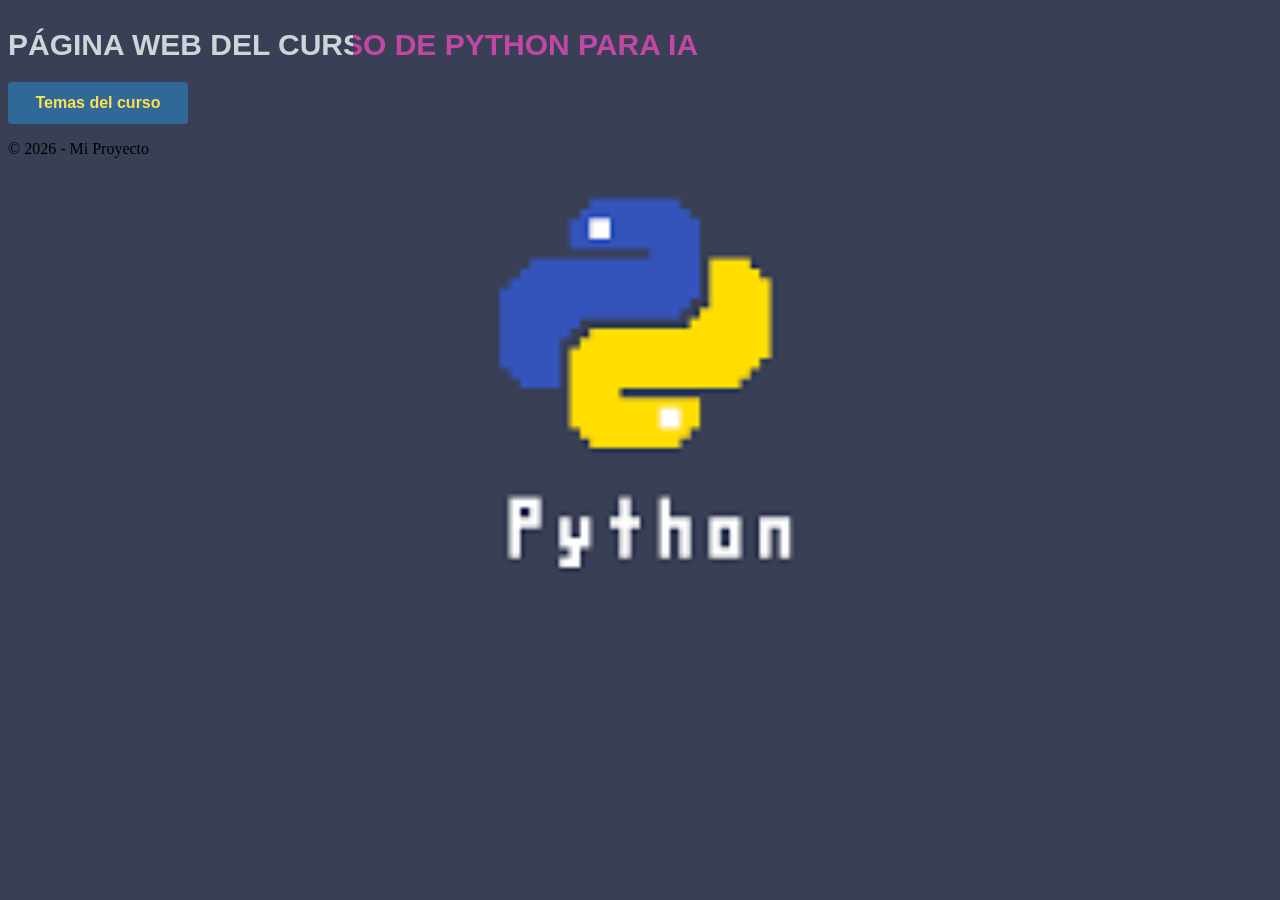
==== index.html @ e9d7da2e "Initial commit" ====
<!DOCTYPE html>
<html lang="es">
<head>
    <meta charset="UTF-8">
    <title>python desde cero</title>
    <link rel="stylesheet" href="python.css">
</head>
<body>

    <header>
        <h1 class="texto-dua">Página web del curso de python para IA</h1>
    </header>
    <div class="dropdown">
        <button class="dropbtn">Temas del curso</button>
        <div class="dropdown-content">
            <a href="ejercita.html">Ejercicios</a>
            <a href="Resumenes.html">Resumenes<br>de clases</a>
            <a href="Tips.html">Tips</a>
            <a href="Temas.html">Temas</a>
        </div>
    </div>
    <footer>
        <p>&copy; 2026 - Mi Proyecto</p>
    </footer>
<script src="script.js"></script>
</body>
</html>
---- python.css ----
body{
    background-image:url("[data-uri]");
    background-size: cover;
}
.texto-dua {
    /* El degradado de colores */
    background: linear-gradient(90deg, #cfd4d8 50%, #c246a3 50%);

    /* Estas tres líneas son las que hacen la magia del recorte */
    -webkit-background-clip: text; /* Obligatorio para Chrome/Safari/Celulares */
    background-clip: text;         /* Estándar moderno */
    color: transparent;            /* Hace el texto invisible para ver el fondo */

    /* Estilos para que el texto sea grande y se vea bien el corte */
    font-size: 30px;
    font-weight: 900;
    font-family: 'Arial Black', sans-serif;
    display: inline-block;
    text-transform: uppercase;
}
.dropdown {
    position: relative;
    display: inline-block;
}

.dropbtn {
    background-color: #306998;
    color: #ffe052;
    padding: 12px 20px;
    font-size: 16px;
    font-weight: bold;
    border: none;
    border-radius: 4px;
    cursor: pointer;
    min-width: 180px;
}

/* 1. OCULTAR POR DEFECTO */
.dropdown-content {
    display: none; 
    position: absolute;
    background-color: #ffffff;
    min-width: 180px;
    box-shadow: 0px 8px 16px rgba(0,0,0,0.1);
    z-index: 100; /* Asegura que tape la tabla */
}

/* 2. ESTILO DE LOS ENLACES */
.dropdown-content a {
    color: #333;
    padding: 12px 16px;
    text-decoration: none;
    display: block;
    font-family: sans-serif;
    transition: 0.3s;
}

/* 3. EFECTO HOVER EN ENLACES */
.dropdown-content a:hover {
    background-color: #f1f1f1; /* Corregido el # */
    color: #306998;
    border-left: 4px solid #ffe052;
}

/* 4. MOSTRAR AL PASAR EL MOUSE */
.dropdown:hover .dropdown-content {
    display: block;
}

.dropdown:hover .dropbtn {
    background-color: #234f75;
}

a {
    text-decoration: none;
}
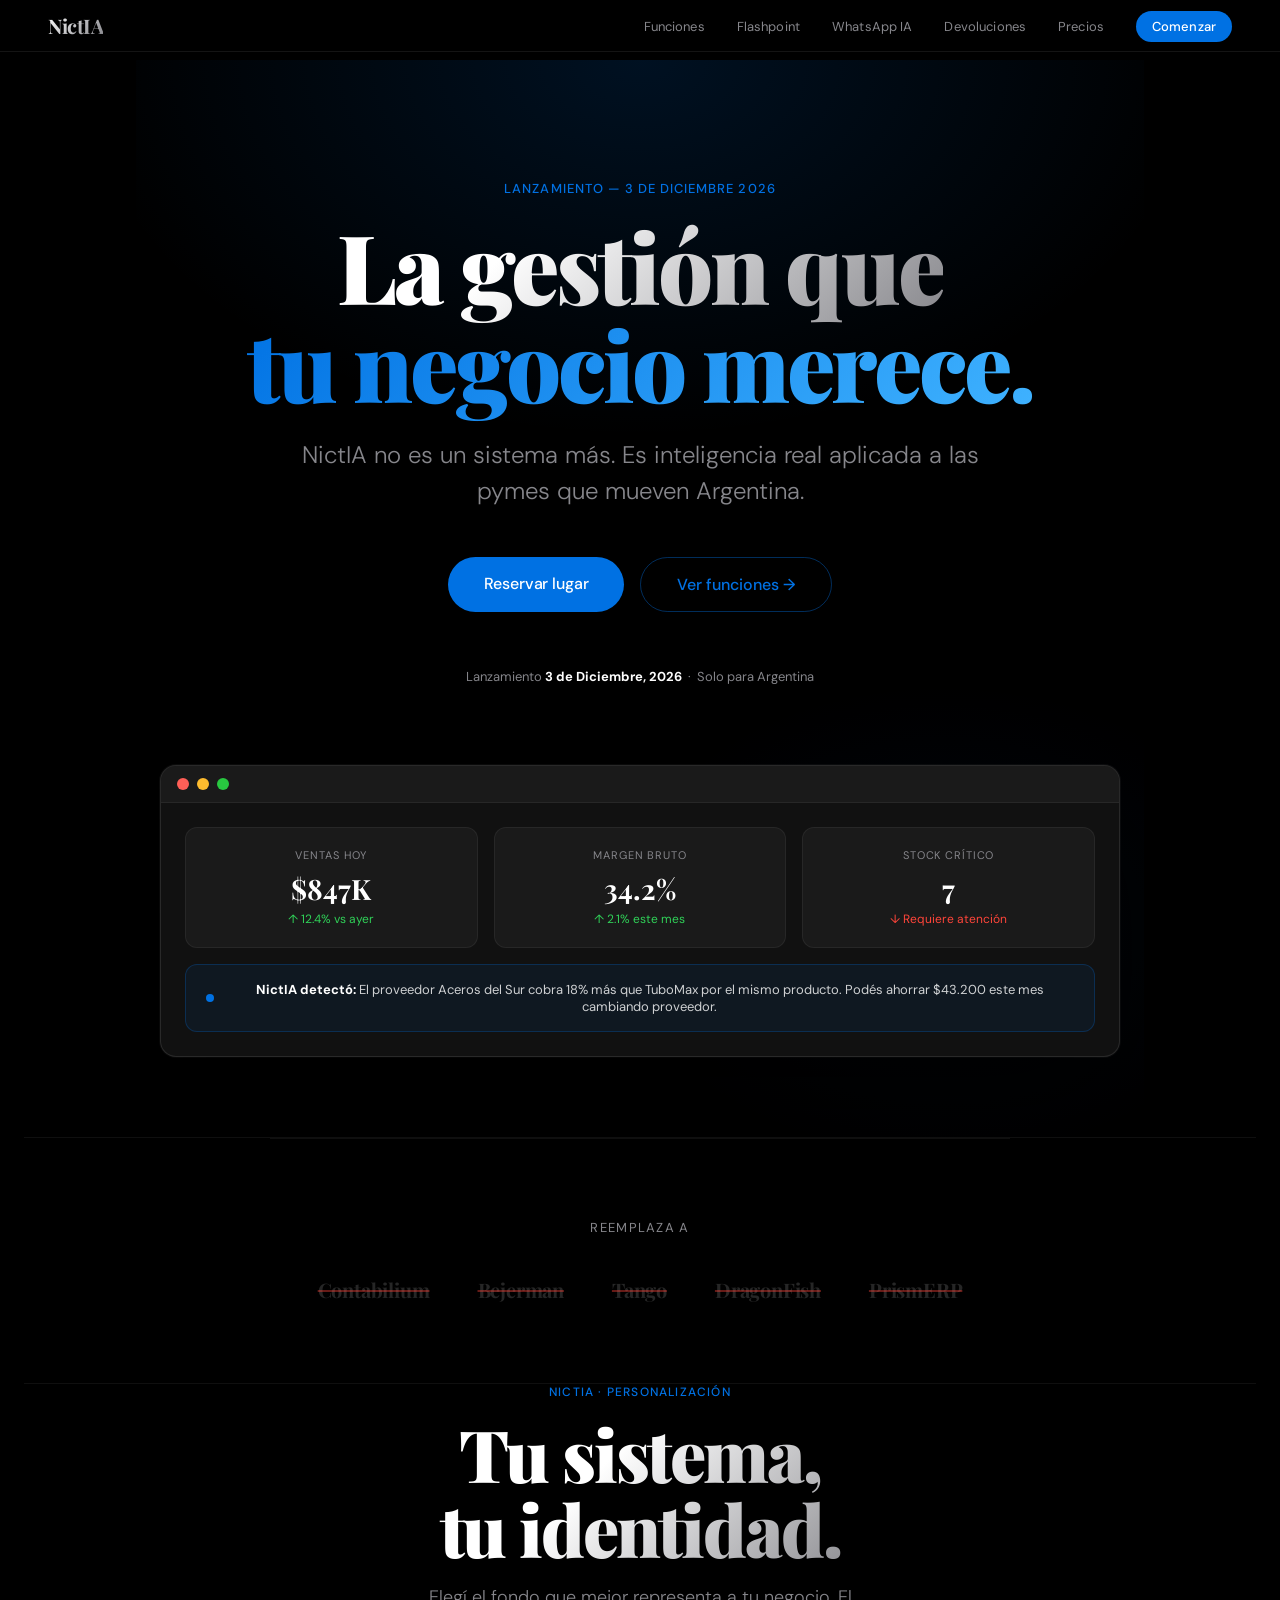
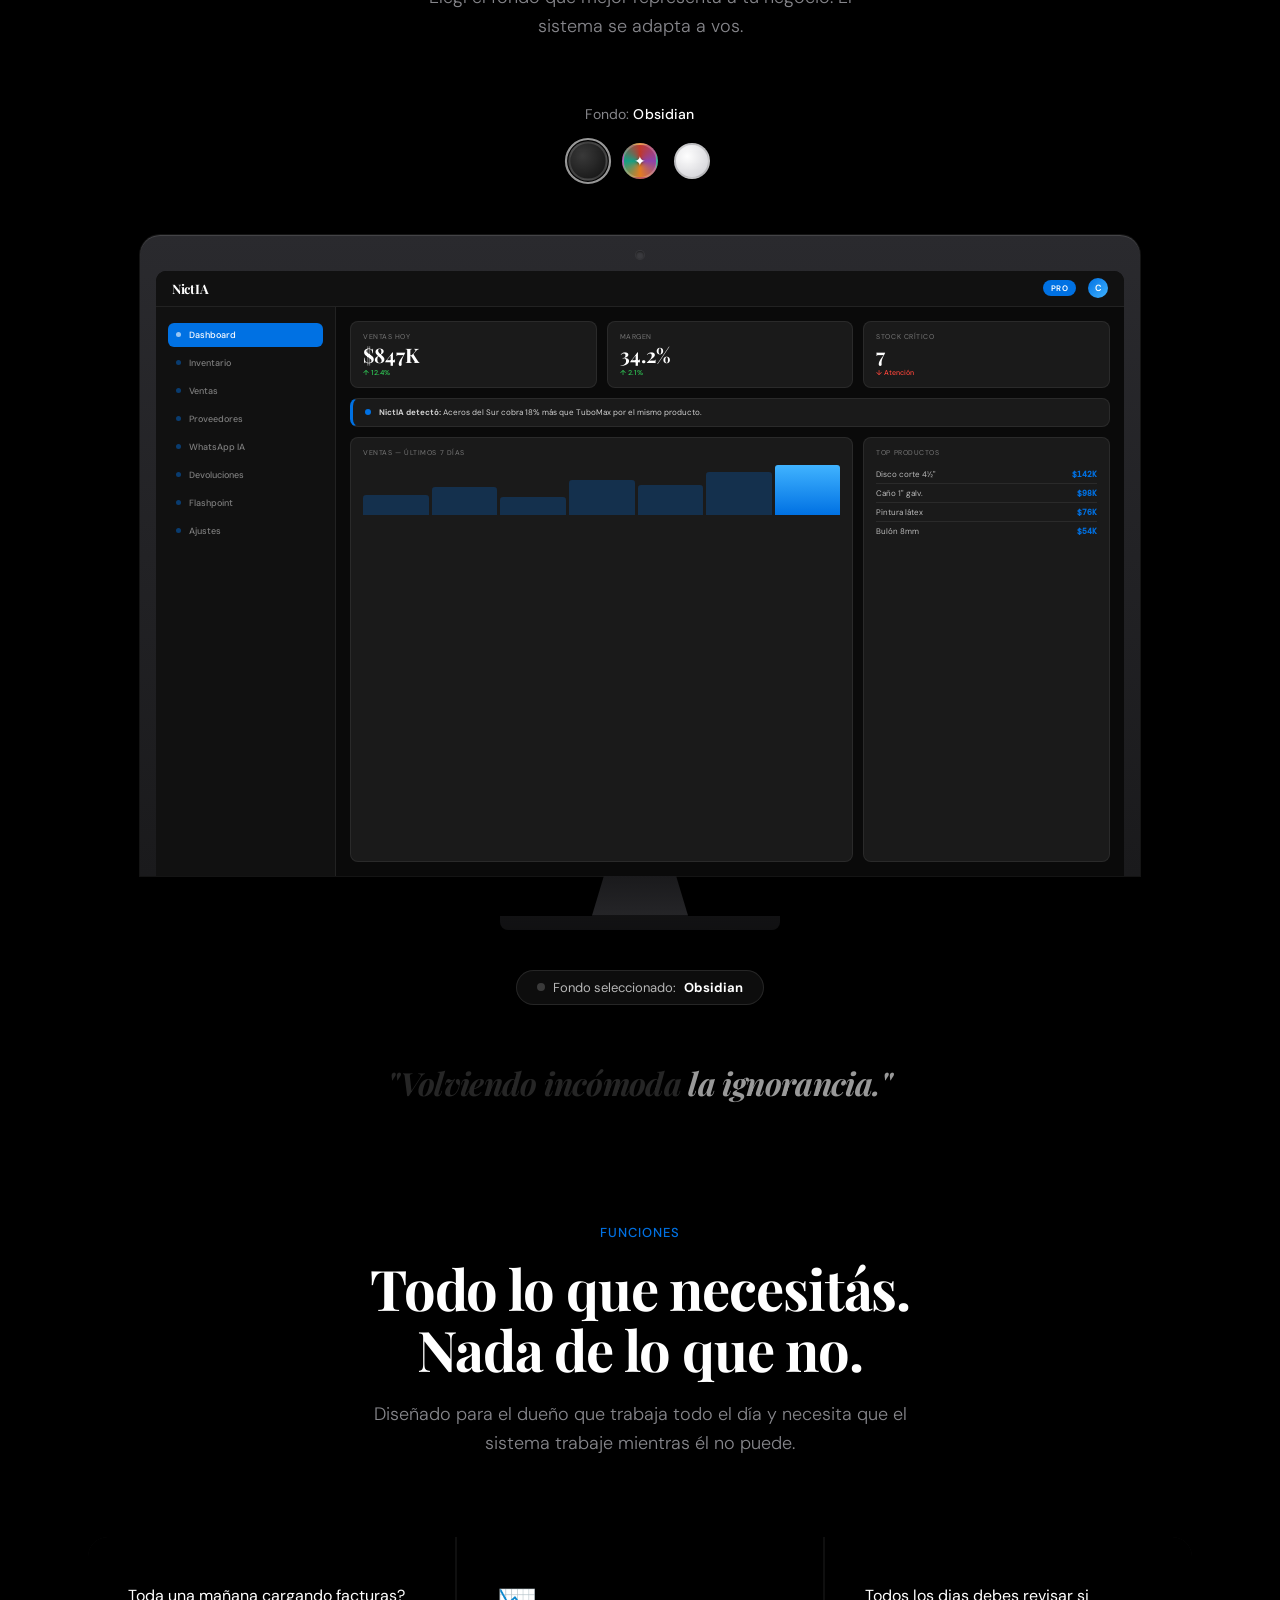
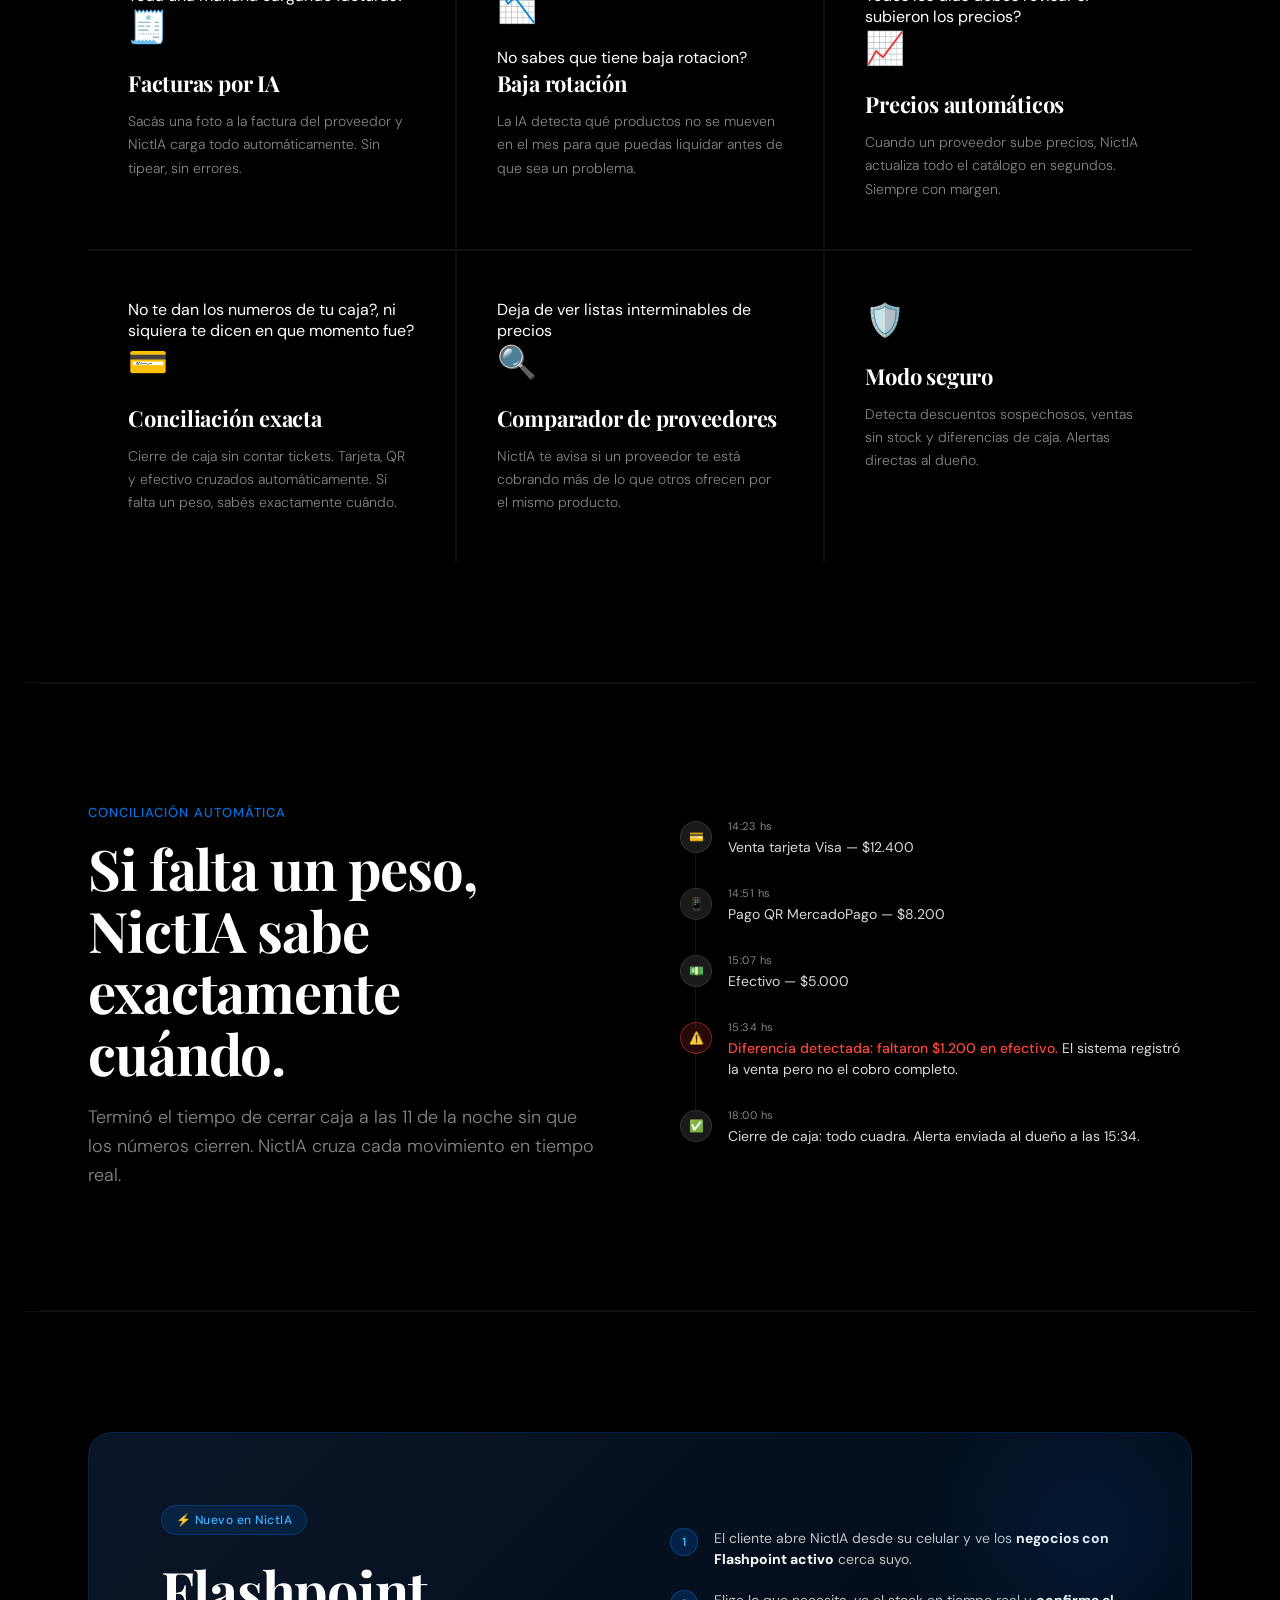
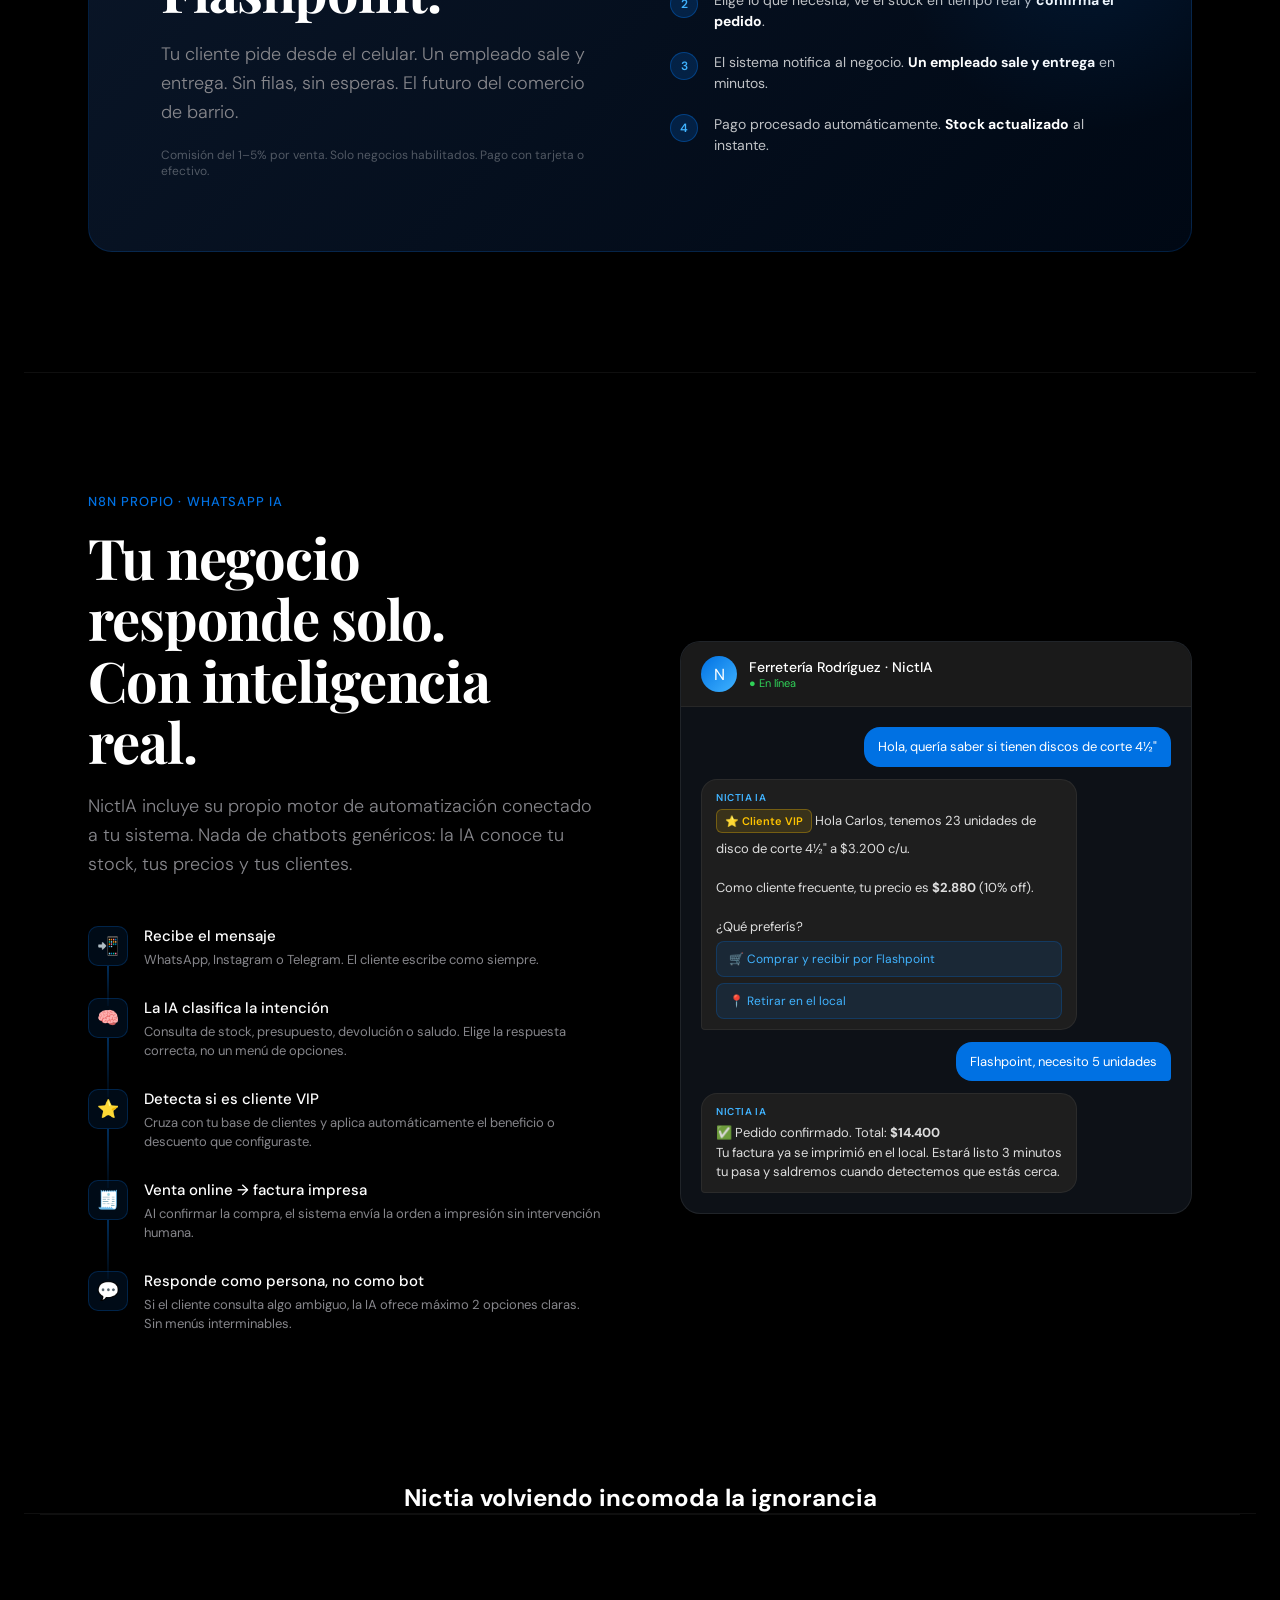
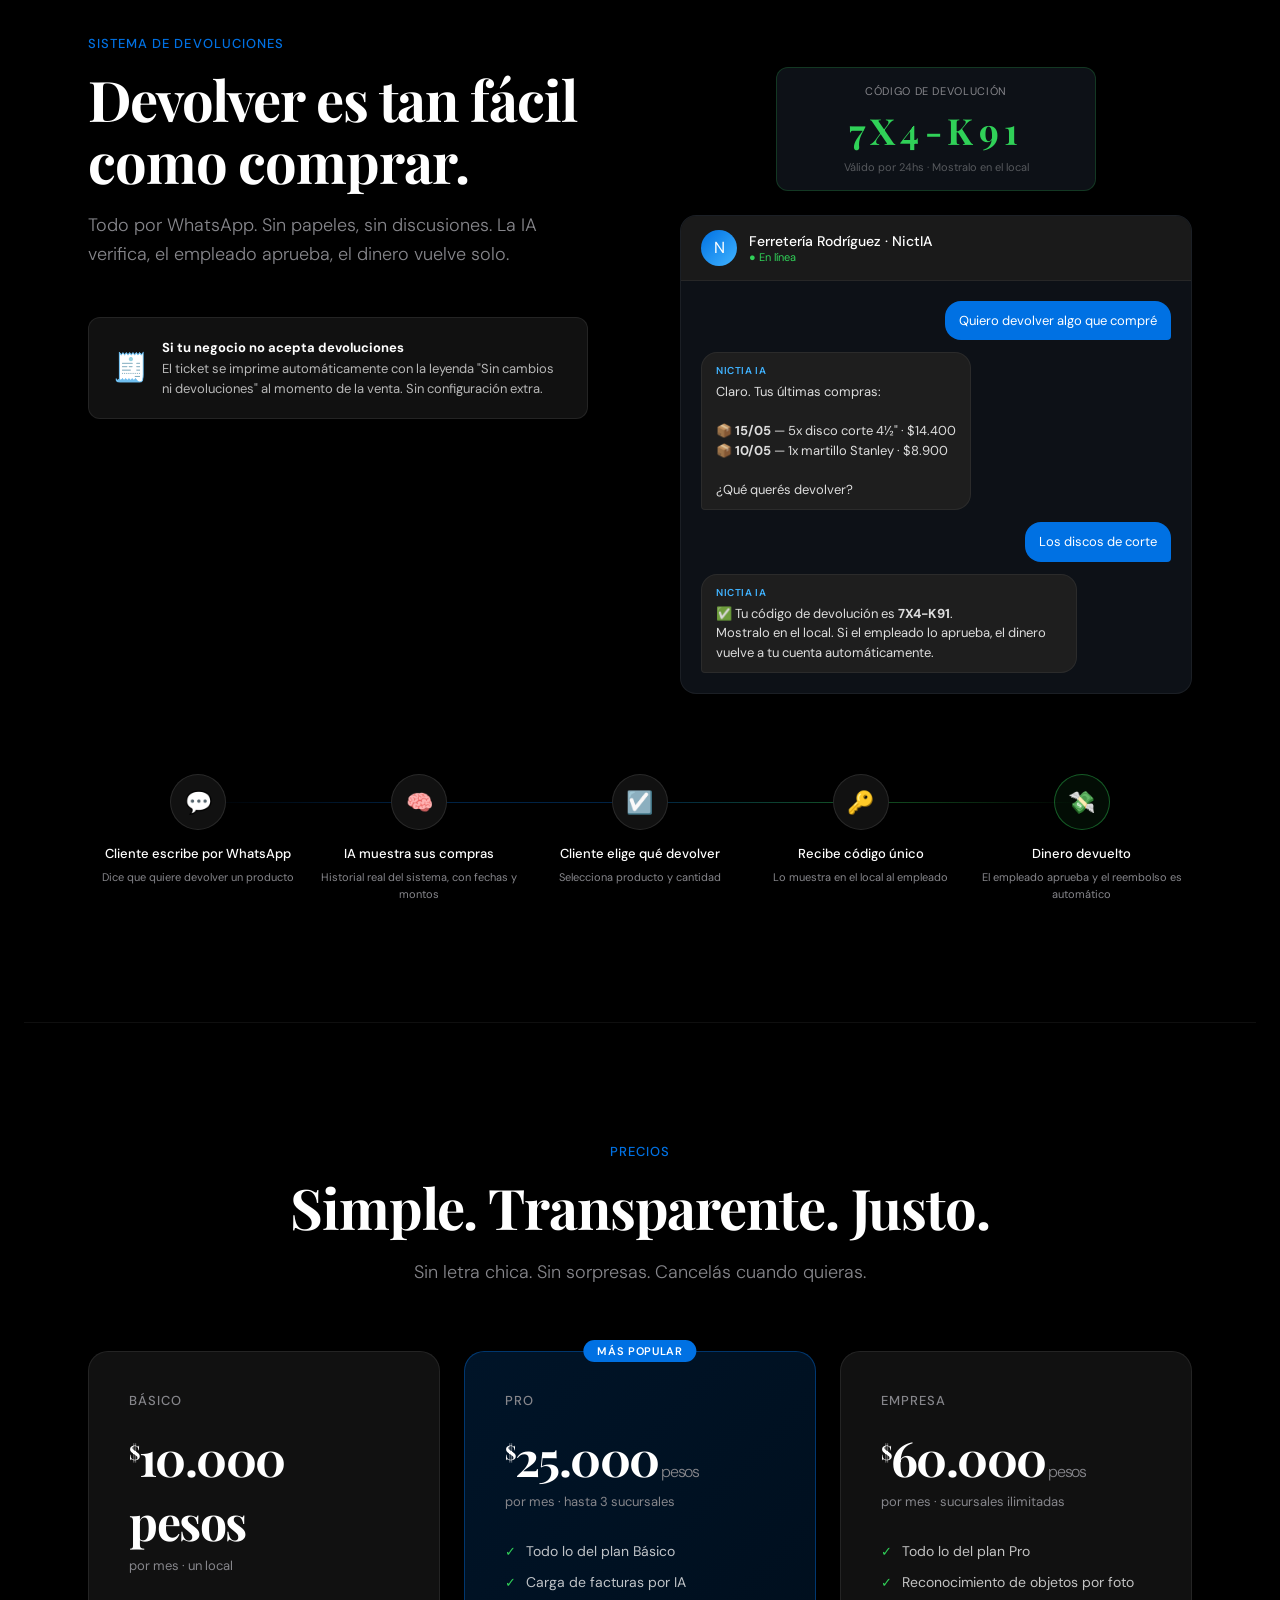
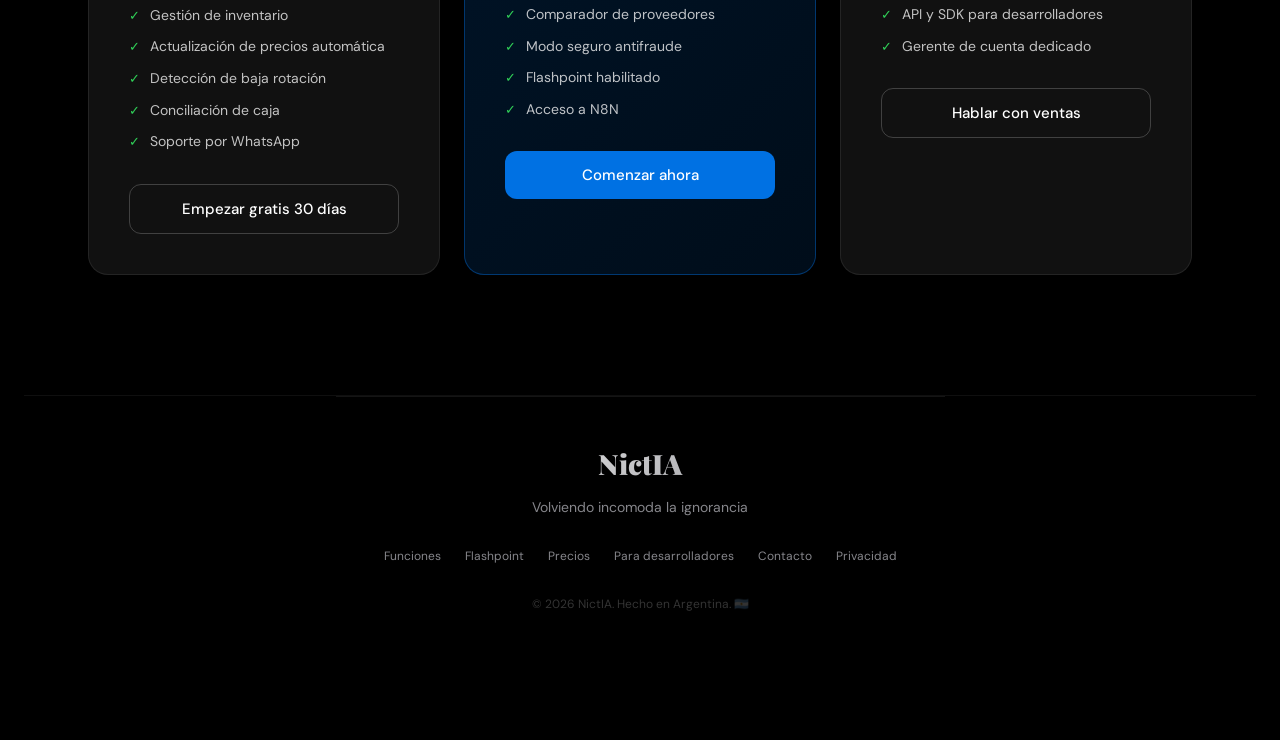
==== commit 8e993d52: "Update index.html" ====
--- a/index.html
+++ b/index.html
@@ -1,27 +1,2578 @@
 <!DOCTYPE html>
 <html lang="es">
 <head>
-    <meta charset="UTF-8">
-    <title>python desde cero</title>
-    <link rel="stylesheet" href="python.css">
+<meta charset="UTF-8">
+<meta name="viewport" content="width=device-width, initial-scale=1.0">
+<title>NictIA — El futuro de la gestión</title>
+<link href="https://fonts.googleapis.com/css2?family=Playfair+Display:wght@400;700;900&family=DM+Sans:wght@300;400;500&display=swap" rel="stylesheet">
+<style>
+  *, *::before, *::after { margin: 0; padding: 0; box-sizing: border-box; }
+
+  :root {
+    --black: #000000;
+    --white: #ffffff;
+    --gray-light: #f5f5f7;
+    --gray-mid: #86868b;
+    --gray-dark: #1d1d1f;
+    --accent: #0071e3;
+    --accent-hover: #0077ed;
+  }
+*, *::before, *::after { margin: 0; padding: 0; box-sizing: border-box; }
+
+:root {
+  --page-bg: #000;
+  --accent: #0071e3;
+  --gray-mid: #86868b;
+  --white: #fff;
+
+  /* Tema 1: Obsidian (default) */
+  --t1-bg: #0a0a0a;
+  --t1-sidebar: #111111;
+  --t1-card: #1a1a1a;
+  --t1-border: rgba(255,255,255,0.07);
+  --t1-text: #ffffff;
+  --t1-accent: #0071e3;
+  --t1-accent2: #40b3ff;
+  --t1-green: #30d158;
+  --t1-swatch: #1a1a1a;
+
+  /* Tema 2: Aurora (verde esmeralda) */
+  --t2-bg: #020f0a;
+  --t2-sidebar: #051a10;
+  --t2-card: #0a2318;
+  --t2-border: rgba(48,209,88,0.12);
+  --t2-text: #e8fff2;
+  --t2-accent: #30d158;
+  --t2-accent2: #80ffaa;
+  --t2-green: #80ffaa;
+  --t2-swatch: #0a2318;
+
+  /* Tema 3: Titanio (blanco humo) */
+  --t3-bg: #f0f0f2;
+  --t3-sidebar: #e4e4e8;
+  --t3-card: #ffffff;
+  --t3-border: rgba(0,0,0,0.08);
+  --t3-text: #1d1d1f;
+  --t3-accent: #0071e3;
+  --t3-accent2: #0055b3;
+  --t3-green: #1a8a3a;
+  --t3-swatch: #d0d0d5;
+
+  /* Active theme vars */
+  --sys-bg: var(--t1-bg);
+  --sys-sidebar: var(--t1-sidebar);
+  --sys-card: var(--t1-card);
+  --sys-border: var(--t1-border);
+  --sys-text: var(--t1-text);
+  --sys-accent: var(--t1-accent);
+  --sys-accent2: var(--t1-accent2);
+  --sys-green: var(--t1-green);
+}
+
+body {
+  background: #000;
+  font-family: 'DM Sans', sans-serif;
+  color: #fff;
+  min-height: 100vh;
+  display: flex;
+  flex-direction: column;
+  align-items: center;
+  justify-content: flex-start;
+  padding: 60px 24px 80px;
+  overflow-x: hidden;
+}
+
+/* PAGE HEADER */
+.page-header {
+  text-align: center;
+  margin-bottom: 64px;
+  animation: fadeUp 0.7s ease forwards;
+}
+
+.page-eyebrow {
+  font-size: 12px;
+  font-weight: 500;
+  letter-spacing: 0.1em;
+  text-transform: uppercase;
+  color: var(--accent);
+  margin-bottom: 16px;
+}
+
+.page-title {
+  font-family: 'Playfair Display', serif;
+  font-size: clamp(40px, 6vw, 72px);
+  font-weight: 900;
+  letter-spacing: -0.03em;
+  line-height: 1.05;
+  background: linear-gradient(135deg, #fff 40%, #86868b 100%);
+  -webkit-background-clip: text;
+  -webkit-text-fill-color: transparent;
+  background-clip: text;
+  margin-bottom: 16px;
+}
+
+.page-sub {
+  font-size: 18px;
+  font-weight: 300;
+  color: var(--gray-mid);
+  max-width: 480px;
+  margin: 0 auto;
+  line-height: 1.6;
+}
+
+/* COLOR SELECTOR */
+.color-selector {
+  display: flex;
+  flex-direction: column;
+  align-items: center;
+  gap: 20px;
+  margin-bottom: 56px;
+  animation: fadeUp 0.7s ease 0.2s both;
+}
+
+.theme-label {
+  font-size: 14px;
+  color: var(--gray-mid);
+  font-weight: 400;
+  letter-spacing: 0.01em;
+  transition: color 0.3s;
+}
+
+.theme-label span {
+  color: #fff;
+  font-weight: 500;
+}
+
+.swatches {
+  display: flex;
+  gap: 16px;
+  align-items: center;
+}
+
+.swatch {
+  width: 36px;
+  height: 36px;
+  border-radius: 50%;
+  cursor: pointer;
+  border: 2px solid transparent;
+  transition: all 0.25s cubic-bezier(0.34, 1.56, 0.64, 1);
+  position: relative;
+  outline: none;
+}
+
+.swatch::after {
+  content: '';
+  position: absolute;
+  inset: -5px;
+  border-radius: 50%;
+  border: 2px solid transparent;
+  transition: border-color 0.25s;
+}
+
+.swatch.active::after { border-color: rgba(255,255,255,0.6); }
+.swatch:hover { transform: scale(1.15); }
+.swatch.active { transform: scale(1.1); }
+
+.swatch-1 { background: radial-gradient(circle at 35% 35%, #3a3a3a, #111); border-color: rgba(255,255,255,0.15); }
+.swatch-2 { background: radial-gradient(circle at 35% 35%, #30d158, #051a10); border-color: rgba(48,209,88,0.3); }
+.swatch-3 { background: radial-gradient(circle at 35% 35%, #ffffff, #d0d0d5); border-color: rgba(0,0,0,0.15); }
+
+/* MONITOR WRAPPER */
+.monitor-wrapper {
+  width: 100%;
+  max-width: 1000px;
+  animation: fadeUp 0.8s ease 0.35s both;
+}
+
+/* MONITOR */
+.monitor-outer {
+  background: linear-gradient(180deg, #2a2a2e 0%, #1a1a1c 100%);
+  border-radius: 20px 20px 0 0;
+  padding: 16px 16px 0;
+  box-shadow:
+    0 0 0 1px rgba(255,255,255,0.08),
+    0 60px 120px rgba(0,0,0,0.8),
+    inset 0 1px 0 rgba(255,255,255,0.12);
+  position: relative;
+}
+
+.monitor-camera {
+  width: 8px; height: 8px;
+  border-radius: 50%;
+  background: #3a3a3e;
+  margin: 0 auto 12px;
+  box-shadow: 0 0 0 1px rgba(255,255,255,0.06), inset 0 1px 2px rgba(0,0,0,0.5);
+}
+
+.monitor-screen {
+  border-radius: 10px 10px 0 0;
+  overflow: hidden;
+  aspect-ratio: 16/10;
+  position: relative;
+  transition: background 0.6s ease;
+  background: var(--sys-bg);
+}
+
+/* STAND */
+.monitor-stand {
+  width: 100%;
+  display: flex;
+  flex-direction: column;
+  align-items: center;
+}
+
+.stand-neck {
+  width: 120px;
+  height: 40px;
+  background: linear-gradient(180deg, #1a1a1c, #252528);
+  clip-path: polygon(20% 0%, 80% 0%, 90% 100%, 10% 100%);
+}
+
+.stand-base {
+  width: 280px;
+  height: 14px;
+  background: linear-gradient(180deg, #252528, #1e1e20);
+  border-radius: 0 0 8px 8px;
+  box-shadow: 0 4px 20px rgba(0,0,0,0.5);
+}
+
+/* SYSTEM UI INSIDE SCREEN */
+.system-ui {
+  width: 100%;
+  height: 100%;
+  display: grid;
+  grid-template-columns: 180px 1fr;
+  grid-template-rows: 36px 1fr;
+  transition: all 0.6s ease;
+  font-size: 10px;
+}
+
+/* TOPBAR */
+.sys-topbar {
+  grid-column: 1 / -1;
+  display: flex;
+  align-items: center;
+  justify-content: space-between;
+  padding: 0 16px;
+  border-bottom: 1px solid var(--sys-border);
+  background: var(--sys-sidebar);
+  transition: all 0.6s ease;
+}
+
+.sys-logo {
+  font-family: 'Playfair Display', serif;
+  font-size: 13px;
+  font-weight: 700;
+  color: var(--sys-text);
+  transition: color 0.6s;
+  letter-spacing: -0.02em;
+}
+
+.sys-topbar-right {
+  display: flex;
+  align-items: center;
+  gap: 12px;
+}
+
+.sys-topbar-pill {
+  background: var(--sys-accent);
+  color: #fff;
+  font-size: 8px;
+  font-weight: 600;
+  padding: 3px 8px;
+  border-radius: 20px;
+  letter-spacing: 0.04em;
+  text-transform: uppercase;
+}
+
+.sys-avatar {
+  width: 20px; height: 20px;
+  border-radius: 50%;
+  background: linear-gradient(135deg, var(--sys-accent), var(--sys-accent2));
+  transition: all 0.6s;
+  display: flex;
+  align-items: center;
+  justify-content: center;
+  font-size: 9px;
+  font-weight: 600;
+  color: #fff;
+}
+
+/* SIDEBAR */
+.sys-sidebar {
+  background: var(--sys-sidebar);
+  border-right: 1px solid var(--sys-border);
+  padding: 16px 12px;
+  display: flex;
+  flex-direction: column;
+  gap: 4px;
+  transition: all 0.6s ease;
+}
+
+.sys-nav-item {
+  display: flex;
+  align-items: center;
+  gap: 8px;
+  padding: 6px 8px;
+  border-radius: 6px;
+  color: var(--sys-text);
+  opacity: 0.45;
+  font-size: 9px;
+  font-weight: 500;
+  transition: all 0.3s;
+  cursor: default;
+}
+
+.sys-nav-item.active {
+  background: var(--sys-accent);
+  opacity: 1;
+  color: #fff;
+}
+
+.sys-nav-item.active .nav-dot { background: rgba(255,255,255,0.6); }
+
+.nav-dot {
+  width: 5px; height: 5px;
+  border-radius: 50%;
+  background: var(--sys-accent);
+  flex-shrink: 0;
+  transition: background 0.6s;
+}
+
+/* MAIN CONTENT */
+.sys-main {
+  background: var(--sys-bg);
+  padding: 14px;
+  display: grid;
+  grid-template-columns: 1fr 1fr 1fr;
+  grid-template-rows: auto auto 1fr;
+  gap: 10px;
+  overflow: hidden;
+  transition: background 0.6s ease;
+}
+
+.sys-card {
+  background: var(--sys-card);
+  border: 1px solid var(--sys-border);
+  border-radius: 8px;
+  padding: 10px 12px;
+  transition: all 0.6s ease;
+}
+
+.sys-card-label {
+  font-size: 7px;
+  text-transform: uppercase;
+  letter-spacing: 0.08em;
+  color: var(--sys-text);
+  opacity: 0.4;
+  margin-bottom: 4px;
+  transition: color 0.6s;
+}
+
+.sys-card-value {
+  font-family: 'Playfair Display', serif;
+  font-size: 20px;
+  font-weight: 700;
+  color: var(--sys-text);
+  line-height: 1;
+  transition: color 0.6s;
+}
+
+.sys-card-change {
+  font-size: 7px;
+  color: var(--sys-green);
+  margin-top: 3px;
+  font-weight: 500;
+  transition: color 0.6s;
+}
+
+.sys-alert {
+  grid-column: span 3;
+  background: var(--sys-card);
+  border: 1px solid var(--sys-border);
+  border-left: 3px solid var(--sys-accent);
+  border-radius: 8px;
+  padding: 8px 12px;
+  display: flex;
+  align-items: center;
+  gap: 8px;
+  transition: all 0.6s ease;
+}
+
+.sys-alert-dot {
+  width: 6px; height: 6px;
+  border-radius: 50%;
+  background: var(--sys-accent);
+  flex-shrink: 0;
+  animation: pulse 2s infinite;
+  transition: background 0.6s;
+}
+
+.sys-alert-text {
+  font-size: 8px;
+  color: var(--sys-text);
+  opacity: 0.8;
+  line-height: 1.4;
+  transition: color 0.6s;
+}
+
+.sys-alert-text strong {
+  color: var(--sys-text);
+  opacity: 1;
+  transition: color 0.6s;
+}
+
+.sys-chart-area {
+  grid-column: span 2;
+  background: var(--sys-card);
+  border: 1px solid var(--sys-border);
+  border-radius: 8px;
+  padding: 10px 12px;
+  transition: all 0.6s ease;
+  position: relative;
+  overflow: hidden;
+}
+
+.sys-chart-label {
+  font-size: 7px;
+  text-transform: uppercase;
+  letter-spacing: 0.08em;
+  color: var(--sys-text);
+  opacity: 0.4;
+  margin-bottom: 8px;
+  transition: color 0.6s;
+}
+
+.chart-bars {
+  display: flex;
+  align-items: flex-end;
+  gap: 3px;
+  height: 50px;
+}
+
+.chart-bar {
+  flex: 1;
+  border-radius: 3px 3px 0 0;
+  background: var(--sys-accent);
+  opacity: 0.25;
+  transition: all 0.6s ease;
+}
+
+.chart-bar.highlight {
+  opacity: 1;
+  background: linear-gradient(to top, var(--sys-accent), var(--sys-accent2));
+}
+
+.sys-mini-list {
+  background: var(--sys-card);
+  border: 1px solid var(--sys-border);
+  border-radius: 8px;
+  padding: 10px 12px;
+  transition: all 0.6s ease;
+}
+
+.mini-list-item {
+  display: flex;
+  justify-content: space-between;
+  align-items: center;
+  padding: 4px 0;
+  border-bottom: 1px solid var(--sys-border);
+  transition: border-color 0.6s;
+}
+
+.mini-list-item:last-child { border: none; }
+
+  background: var(--sys-card);
+  border: 1px solid var(--sys-border);
+  border-radius: 8px;
+  padding: 10px 12px;
+  transition: all 0.6s ease;
+}
+
+.mini-list-item {
+  display: flex;
+  justify-content: space-between;
+  align-items: center;
+  padding: 4px 0;
+  border-bottom: 1px solid var(--sys-border);
+  transition: border-color 0.6s;
+}
+
+.mini-list-item:last-child { border: none; }
+
+.mini-item-name {
+  font-size: 8px;
+  color: var(--sys-text);
+  opacity: 0.7;
+  transition: color 0.6s;
+}
+
+.mini-item-val {
+  font-size: 8px;
+  font-weight: 600;
+  color: var(--sys-accent);
+  font-family: 'DM Mono', monospace;
+  transition: color 0.6s;
+}
+
+/* THEME NAME BADGE */
+.theme-name-badge {
+  display: inline-flex;
+  align-items: center;
+  gap: 8px;
+  background: rgba(255,255,255,0.05);
+  border: 1px solid rgba(255,255,255,0.1);
+  border-radius: 980px;
+  padding: 8px 20px;
+  font-size: 13px;
+  color: rgba(255,255,255,0.7);
+  margin-top: 40px;
+  transition: all 0.4s ease;
+  animation: fadeUp 0.7s ease 0.5s both;
+}
+
+.theme-name-badge .dot {
+  width: 8px; height: 8px;
+  border-radius: 50%;
+  transition: background 0.4s;
+}
+
+.theme-name-badge strong { color: #fff; }
+
+/* TAGLINE */
+.tagline-bottom {
+  margin-top: 56px;
+  text-align: center;
+  animation: fadeUp 0.7s ease 0.6s both;
+}
+
+.tagline-bottom p {
+  font-family: 'Playfair Display', serif;
+  font-size: clamp(22px, 3vw, 32px);
+  font-style: italic;
+  font-weight: 700;
+  color: rgba(255,255,255,0.15);
+  letter-spacing: -0.02em;
+  transition: color 0.4s;
+}
+
+.tagline-bottom p span {
+  color: rgba(255,255,255,0.6);
+}
+
+/* ANIMATIONS */
+@keyframes fadeUp {
+  from { opacity: 0; transform: translateY(20px); }
+  to { opacity: 1; transform: translateY(0); }
+}
+
+@keyframes pulse {
+  0%, 100% { opacity: 1; }
+  50% { opacity: 0.4; }
+}
+
+/* SIGNATURE SWATCH */
+.swatch-sig {
+  background: conic-gradient(#c0392b, #8e44ad, #e67e22, #16a085, #c0392b);
+  border-color: rgba(255,255,255,0.2);
+  font-size: 14px;
+  color: white;
+  display: flex;
+  align-items: center;
+  justify-content: center;
+  text-shadow: 0 1px 3px rgba(0,0,0,0.5);
+}
+
+/* SIGNATURE PANEL */
+.sig-panel {
+  width: 100%;
+  max-width: 600px;
+  overflow: hidden;
+  max-height: 0;
+  opacity: 0;
+  transition: max-height 0.5s cubic-bezier(0.4,0,0.2,1), opacity 0.4s ease, margin 0.4s ease;
+  margin-bottom: 0;
+}
+
+.sig-panel.open {
+  max-height: 200px;
+  opacity: 1;
+  margin-bottom: 24px;
+}
+
+.sig-panel-inner {
+  background: rgba(255,255,255,0.04);
+  border: 1px solid rgba(255,255,255,0.1);
+  border-radius: 16px;
+  padding: 20px 24px;
+  display: flex;
+  gap: 32px;
+  align-items: flex-end;
+  flex-wrap: wrap;
+  margin-top: 16px;
+}
+
+.sig-field-group { display: flex; flex-direction: column; gap: 8px; flex: 1; min-width: 180px; }
+
+.sig-label {
+  font-size: 11px;
+  font-weight: 500;
+  text-transform: uppercase;
+  letter-spacing: 0.08em;
+  color: var(--gray-mid);
+}
+
+.sig-input {
+  background: rgba(255,255,255,0.06);
+  border: 1px solid rgba(255,255,255,0.12);
+  border-radius: 10px;
+  padding: 10px 14px;
+  font-size: 14px;
+  font-family: 'DM Sans', sans-serif;
+  color: white;
+  outline: none;
+  transition: border-color 0.2s;
+  width: 100%;
+}
+
+.sig-input::placeholder { color: rgba(255,255,255,0.25); }
+.sig-input:focus { border-color: rgba(255,255,255,0.35); }
+
+.sig-color-row { display: flex; align-items: center; gap: 12px; }
+
+.sig-color-picker {
+  width: 40px; height: 40px;
+  border-radius: 50%;
+  border: 2px solid rgba(255,255,255,0.2);
+  padding: 2px;
+  background: none;
+  cursor: pointer;
+  overflow: hidden;
+}
+
+.sig-presets { display: flex; gap: 8px; }
+
+.sig-preset {
+  width: 24px; height: 24px;
+  border-radius: 50%;
+  border: 2px solid transparent;
+  cursor: pointer;
+  transition: all 0.2s;
+}
+
+.sig-preset:hover { transform: scale(1.2); border-color: rgba(255,255,255,0.4); }
+
+/* WATERMARK */
+.sys-watermark {
+  position: absolute;
+  inset: 0;
+  display: flex;
+  align-items: center;
+  justify-content: center;
+  pointer-events: none;
+  z-index: 0;
+  overflow: hidden;
+}
+
+.sys-watermark::after {
+  content: attr(data-name);
+  font-family: 'Playfair Display', serif;
+  font-size: 52px;
+  font-weight: 900;
+  font-style: italic;
+  letter-spacing: -0.03em;
+  color: var(--sys-accent);
+  opacity: 0.06;
+  white-space: nowrap;
+  text-transform: uppercase;
+  transition: all 0.5s ease;
+  transform: rotate(-8deg);
+}
+
+/* Configuraciones para transiciones fluidas */
+.sys-main { position: relative; }
+.sys-main > *:not(.sys-watermark) { position: relative; z-index: 1; }
+
+.monitor-screen,
+.sys-topbar,
+.sys-sidebar,
+.sys-main,
+.sys-card,
+.sys-alert,
+.sys-chart-area,
+.sys-mini-list {
+  transition: background 0.55s cubic-bezier(0.4, 0, 0.2, 1),
+              border-color 0.55s cubic-bezier(0.4, 0, 0.2, 1),
+              color 0.55s cubic-bezier(0.4, 0, 0.2, 1);
+}
+
+  html { scroll-behavior: smooth; }
+
+  body {
+    font-family: 'DM Sans', sans-serif;
+    background: var(--black);
+    color: var(--white);
+    overflow-x: hidden;
+  }
+
+  /* NAV */
+  nav {
+    position: fixed;
+    top: 0; left: 0; right: 0;
+    z-index: 100;
+    background: rgba(0,0,0,0.8);
+    backdrop-filter: saturate(180%) blur(20px);
+    -webkit-backdrop-filter: saturate(180%) blur(20px);
+    border-bottom: 1px solid rgba(255,255,255,0.08);
+    display: flex;
+    align-items: center;
+    justify-content: space-between;
+    padding: 0 48px;
+    height: 52px;
+  }
+
+  .nav-logo {
+    font-family: 'Playfair Display', serif;
+    font-size: 20px;
+    font-weight: 700;
+    letter-spacing: -0.5px;
+    background: linear-gradient(135deg, #fff 0%, #86868b 100%);
+    -webkit-background-clip: text;
+    -webkit-text-fill-color: transparent;
+    background-clip: text;
+  }
+
+  .nav-links {
+    display: flex;
+    gap: 32px;
+    list-style: none;
+  }
+
+  .nav-links a {
+    color: var(--gray-mid);
+    text-decoration: none;
+    font-size: 13px;
+    font-weight: 400;
+    transition: color 0.2s;
+    letter-spacing: 0.01em;
+  }
+
+  .nav-links a:hover { color: var(--white); }
+
+  .nav-cta {
+    background: var(--accent);
+    color: white !important;
+    padding: 7px 16px;
+    border-radius: 980px;
+    font-size: 13px !important;
+    font-weight: 500 !important;
+    transition: background 0.2s !important;
+  }
+
+  .nav-cta:hover { background: var(--accent-hover) !important; color: white !important; }
+
+  /* HERO */
+  .hero {
+    min-height: 100vh;
+    display: flex;
+    flex-direction: column;
+    align-items: center;
+    justify-content: center;
+    text-align: center;
+    padding: 120px 24px 80px;
+    position: relative;
+    overflow: hidden;
+  }
+
+  .hero-bg {
+    position: absolute;
+    inset: 0;
+    background: radial-gradient(ellipse 80% 50% at 50% 0%, rgba(0,113,227,0.15) 0%, transparent 70%),
+                radial-gradient(ellipse 60% 40% at 80% 80%, rgba(0,113,227,0.06) 0%, transparent 60%);
+  }
+
+  .hero-eyebrow {
+    font-size: 13px;
+    font-weight: 500;
+    color: var(--accent);
+    letter-spacing: 0.08em;
+    text-transform: uppercase;
+    margin-bottom: 20px;
+    opacity: 0;
+    animation: fadeUp 0.8s ease forwards 0.2s;
+  }
+
+  .hero-title {
+    font-family: 'Playfair Display', serif;
+    font-size: clamp(52px, 8vw, 96px);
+    font-weight: 900;
+    line-height: 1.02;
+    letter-spacing: -0.03em;
+    margin-bottom: 24px;
+    opacity: 0;
+    animation: fadeUp 0.8s ease forwards 0.4s;
+  }
+
+  .hero-title span {
+    background: linear-gradient(135deg, #fff 30%, #86868b 100%);
+    -webkit-background-clip: text;
+    -webkit-text-fill-color: transparent;
+    background-clip: text;
+  }
+
+  .hero-title .accent {
+    background: linear-gradient(135deg, #0071e3, #40b3ff);
+    -webkit-background-clip: text;
+    -webkit-text-fill-color: transparent;
+    background-clip: text;
+  }
+
+  .hero-sub {
+    font-size: clamp(18px, 2.5vw, 24px);
+    font-weight: 300;
+    color: var(--gray-mid);
+    max-width: 680px;
+    line-height: 1.5;
+    margin-bottom: 48px;
+    opacity: 0;
+    animation: fadeUp 0.8s ease forwards 0.6s;
+  }
+
+  .hero-actions {
+    display: flex;
+    gap: 16px;
+    flex-wrap: wrap;
+    justify-content: center;
+    opacity: 0;
+    animation: fadeUp 0.8s ease forwards 0.8s;
+  }
+
+  .btn-primary {
+    background: var(--accent);
+    color: white;
+    padding: 16px 36px;
+    border-radius: 980px;
+    font-size: 16px;
+    font-weight: 500;
+    text-decoration: none;
+    transition: all 0.25s;
+    border: none;
+    cursor: pointer;
+    letter-spacing: -0.01em;
+  }
+
+  .btn-primary:hover {
+    background: var(--accent-hover);
+    transform: scale(1.02);
+  }
+
+  .btn-ghost {
+    background: transparent;
+    color: var(--accent);
+    padding: 16px 36px;
+    border-radius: 980px;
+    font-size: 16px;
+    font-weight: 500;
+    text-decoration: none;
+    transition: all 0.25s;
+    border: 1px solid rgba(0,113,227,0.4);
+    cursor: pointer;
+  }
+
+  .btn-ghost:hover {
+    border-color: var(--accent);
+    background: rgba(0,113,227,0.08);
+  }
+
+  .hero-launch {
+    margin-top: 56px;
+    font-size: 13px;
+    color: var(--gray-mid);
+    opacity: 0;
+    animation: fadeUp 0.8s ease forwards 1s;
+  }
+
+  .hero-launch strong { color: var(--white); }
+
+  /* DASHBOARD MOCKUP */
+  .hero-visual {
+    margin-top: 80px;
+    width: 100%;
+    max-width: 960px;
+    opacity: 0;
+    animation: fadeUp 1s ease forwards 1.2s;
+    position: relative;
+  }
+
+  .mockup {
+    background: #111;
+    border: 1px solid rgba(255,255,255,0.1);
+    border-radius: 16px;
+    overflow: hidden;
+    box-shadow: 0 40px 120px rgba(0,0,0,0.8), 0 0 0 1px rgba(255,255,255,0.05), inset 0 1px 0 rgba(255,255,255,0.08);
+  }
+
+  .mockup-bar {
+    background: #1a1a1a;
+    padding: 12px 16px;
+    display: flex;
+    align-items: center;
+    gap: 8px;
+    border-bottom: 1px solid rgba(255,255,255,0.06);
+  }
+
+  .dot { width: 12px; height: 12px; border-radius: 50%; }
+  .dot-red { background: #ff5f57; }
+  .dot-yellow { background: #febc2e; }
+  .dot-green { background: #28c840; }
+
+  .mockup-content {
+    padding: 24px;
+    display: grid;
+    grid-template-columns: 1fr 1fr 1fr;
+    gap: 16px;
+  }
+
+  .metric-card {
+    background: #1a1a1a;
+    border: 1px solid rgba(255,255,255,0.06);
+    border-radius: 12px;
+    padding: 20px;
+    transition: border-color 0.3s;
+  }
+
+  .metric-card:hover { border-color: rgba(0,113,227,0.4); }
+
+  .metric-label {
+    font-size: 11px;
+    color: var(--gray-mid);
+    text-transform: uppercase;
+    letter-spacing: 0.08em;
+    margin-bottom: 8px;
+  }
+
+  .metric-value {
+    font-family: 'Playfair Display', serif;
+    font-size: 28px;
+    font-weight: 700;
+    color: var(--white);
+    margin-bottom: 4px;
+  }
+
+  .metric-change {
+    font-size: 12px;
+    color: #30d158;
+  }
+
+  .metric-change.negative { color: #ff453a; }
+
+  .alert-card {
+    grid-column: span 3;
+    background: rgba(0,113,227,0.08);
+    border: 1px solid rgba(0,113,227,0.25);
+    border-radius: 12px;
+    padding: 16px 20px;
+    display: flex;
+    align-items: center;
+    gap: 12px;
+  }
+
+  .alert-dot {
+    width: 8px; height: 8px;
+    border-radius: 50%;
+    background: var(--accent);
+    flex-shrink: 0;
+    animation: pulse 2s infinite;
+  }
+
+  .alert-text { font-size: 13px; color: rgba(255,255,255,0.8); }
+  .alert-text strong { color: white; }
+
+  /* SECTIONS */
+  section { padding: 120px 48px; max-width: 1200px; margin: 0 auto; }
+
+  .section-eyebrow {
+    font-size: 13px;
+    font-weight: 500;
+    color: var(--accent);
+    letter-spacing: 0.08em;
+    text-transform: uppercase;
+    margin-bottom: 16px;
+  }
+
+  .section-title {
+    font-family: 'Playfair Display', serif;
+    font-size: clamp(36px, 5vw, 56px);
+    font-weight: 700;
+    line-height: 1.1;
+    letter-spacing: -0.02em;
+    margin-bottom: 20px;
+  }
+
+  .section-sub {
+    font-size: 18px;
+    color: var(--gray-mid);
+    font-weight: 300;
+    line-height: 1.6;
+    max-width: 560px;
+  }
+
+  /* FEATURES GRID */
+  .features-section { background: #000; }
+
+  .features-intro {
+    text-align: center;
+    margin-bottom: 80px;
+  }
+
+  .features-intro .section-sub { margin: 0 auto; }
+
+  .features-grid {
+    display: grid;
+    grid-template-columns: repeat(3, 1fr);
+    gap: 2px;
+    background: rgba(255,255,255,0.06);
+    border-radius: 20px;
+    overflow: hidden;
+  }
+
+  .feature-cell {
+    background: #000;
+    padding: 48px 40px;
+    transition: background 0.3s;
+    position: relative;
+    overflow: hidden;
+  }
+
+  .feature-cell::before {
+    content: '';
+    position: absolute;
+    inset: 0;
+    background: radial-gradient(ellipse 60% 60% at 50% 0%, rgba(0,113,227,0.08) 0%, transparent 70%);
+    opacity: 0;
+    transition: opacity 0.4s;
+  }
+
+  .feature-cell:hover::before { opacity: 1; }
+
+  .feature-icon {
+    font-size: 32px;
+    margin-bottom: 20px;
+    display: block;
+  }
+
+  .feature-name {
+    font-family: 'Playfair Display', serif;
+    font-size: 22px;
+    font-weight: 700;
+    margin-bottom: 12px;
+    letter-spacing: -0.01em;
+  }
+
+  .feature-desc {
+    font-size: 14px;
+    color: var(--gray-mid);
+    line-height: 1.65;
+    font-weight: 300;
+  }
+
+  /* CONCILIACION SECTION */
+  .conciliation-section {
+    background: #000;
+    border-top: 1px solid rgba(255,255,255,0.06);
+    border-bottom: 1px solid rgba(255,255,255,0.06);
+  }
+
+  .conciliation-inner {
+    display: grid;
+    grid-template-columns: 1fr 1fr;
+    gap: 80px;
+    align-items: center;
+    max-width: 1200px;
+    margin: 0 auto;
+    padding: 120px 48px;
+  }
+
+  .timeline {
+    display: flex;
+    flex-direction: column;
+    gap: 0;
+  }
+
+  .timeline-item {
+    display: flex;
+    gap: 16px;
+    position: relative;
+  }
+
+  .timeline-item:not(:last-child)::after {
+    content: '';
+    position: absolute;
+    left: 15px;
+    top: 32px;
+    bottom: -8px;
+    width: 1px;
+    background: rgba(255,255,255,0.08);
+  }
+
+  .timeline-dot {
+    width: 32px;
+    height: 32px;
+    border-radius: 50%;
+    background: #1a1a1a;
+    border: 1px solid rgba(255,255,255,0.1);
+    display: flex;
+    align-items: center;
+    justify-content: center;
+    font-size: 12px;
+    flex-shrink: 0;
+    margin-top: 2px;
+    z-index: 1;
+  }
+
+  .timeline-dot.alert {
+    background: rgba(255,69,58,0.15);
+    border-color: rgba(255,69,58,0.4);
+  }
+
+  .timeline-body {
+    padding-bottom: 28px;
+  }
+
+  .timeline-time {
+    font-size: 11px;
+    color: var(--gray-mid);
+    letter-spacing: 0.04em;
+    margin-bottom: 4px;
+  }
+
+  .timeline-event {
+    font-size: 14px;
+    color: rgba(255,255,255,0.85);
+    line-height: 1.5;
+  }
+
+  .timeline-event .flag {
+    color: #ff453a;
+    font-weight: 500;
+  }
+
+  /* FLASHPOINT */
+  .flashpoint-section {
+    background: #000;
+  }
+
+  .flashpoint-card {
+    background: linear-gradient(135deg, #0a1628 0%, #000814 100%);
+    border: 1px solid rgba(0,113,227,0.2);
+    border-radius: 24px;
+    padding: 72px;
+    display: grid;
+    grid-template-columns: 1fr 1fr;
+    gap: 60px;
+    align-items: center;
+    position: relative;
+    overflow: hidden;
+  }
+
+  .flashpoint-card::before {
+    content: '';
+    position: absolute;
+    top: -100px; right: -100px;
+    width: 400px; height: 400px;
+    background: radial-gradient(circle, rgba(0,113,227,0.12) 0%, transparent 70%);
+  }
+
+  .flashpoint-badge {
+    display: inline-flex;
+    align-items: center;
+    gap: 8px;
+    background: rgba(0,113,227,0.15);
+    border: 1px solid rgba(0,113,227,0.3);
+    border-radius: 980px;
+    padding: 6px 14px;
+    font-size: 12px;
+    font-weight: 500;
+    color: #40b3ff;
+    letter-spacing: 0.04em;
+    margin-bottom: 24px;
+  }
+
+  .flashpoint-steps {
+    display: flex;
+    flex-direction: column;
+    gap: 20px;
+  }
+
+  .fp-step {
+    display: flex;
+    align-items: flex-start;
+    gap: 16px;
+  }
+
+  .fp-num {
+    width: 28px;
+    height: 28px;
+    border-radius: 50%;
+    background: rgba(0,113,227,0.2);
+    border: 1px solid rgba(0,113,227,0.4);
+    display: flex;
+    align-items: center;
+    justify-content: center;
+    font-size: 12px;
+    font-weight: 600;
+    color: #40b3ff;
+    flex-shrink: 0;
+  }
+
+  .fp-text { font-size: 14px; color: rgba(255,255,255,0.75); line-height: 1.5; }
+  .fp-text strong { color: white; }
+
+  /* PRICING */
+  .pricing-section { background: #000; text-align: center; }
+
+  .pricing-grid {
+    display: grid;
+    grid-template-columns: repeat(3, 1fr);
+    gap: 24px;
+    margin-top: 64px;
+    text-align: left;
+  }
+
+  .pricing-card {
+    background: #111;
+    border: 1px solid rgba(255,255,255,0.08);
+    border-radius: 20px;
+    padding: 40px;
+    transition: all 0.3s;
+    position: relative;
+  }
+
+  .pricing-card:hover {
+    border-color: rgba(255,255,255,0.15);
+    transform: translateY(-4px);
+  }
+
+  .pricing-card.featured {
+    background: linear-gradient(135deg, #001428, #000d1a);
+    border-color: rgba(0,113,227,0.4);
+  }
+
+  .pricing-card.featured:hover { border-color: rgba(0,113,227,0.7); }
+
+  .featured-badge {
+    position: absolute;
+    top: -12px;
+    left: 50%;
+    transform: translateX(-50%);
+    background: var(--accent);
+    color: white;
+    font-size: 11px;
+    font-weight: 600;
+    letter-spacing: 0.06em;
+    text-transform: uppercase;
+    padding: 4px 14px;
+    border-radius: 980px;
+    white-space: nowrap;
+  }
+
+  .plan-name {
+    font-size: 13px;
+    font-weight: 500;
+    color: var(--gray-mid);
+    text-transform: uppercase;
+    letter-spacing: 0.08em;
+    margin-bottom: 16px;
+  }
+
+  .plan-price {
+    font-family: 'Playfair Display', serif;
+    font-size: 48px;
+    font-weight: 700;
+    letter-spacing: -0.03em;
+    margin-bottom: 4px;
+  }
+
+  .plan-price sup { font-size: 20px; vertical-align: super; }
+  .plan-price span { font-size: 16px; font-weight: 300; color: var(--gray-mid); font-family: 'DM Sans', sans-serif; }
+
+  .plan-period { font-size: 13px; color: var(--gray-mid); margin-bottom: 32px; }
+
+  .plan-features {
+    list-style: none;
+    display: flex;
+    flex-direction: column;
+    gap: 12px;
+    margin-bottom: 32px;
+  }
+
+  .plan-features li {
+    font-size: 14px;
+    color: rgba(255,255,255,0.75);
+    display: flex;
+    gap: 10px;
+    align-items: flex-start;
+    line-height: 1.4;
+  }
+
+  .plan-features li::before {
+    content: '✓';
+    color: #30d158;
+    font-size: 13px;
+    flex-shrink: 0;
+    margin-top: 1px;
+  }
+
+  .plan-btn {
+    width: 100%;
+    padding: 14px;
+    border-radius: 12px;
+    font-size: 15px;
+    font-weight: 500;
+    text-align: center;
+    cursor: pointer;
+    transition: all 0.2s;
+    border: none;
+    text-decoration: none;
+    display: block;
+  }
+
+  .plan-btn-outline {
+    background: transparent;
+    border: 1px solid rgba(255,255,255,0.2);
+    color: white;
+  }
+
+  .plan-btn-outline:hover { border-color: rgba(255,255,255,0.5); background: rgba(255,255,255,0.05); }
+
+  .plan-btn-solid {
+    background: var(--accent);
+    color: white;
+  }
+
+  .plan-btn-solid:hover { background: var(--accent-hover); transform: scale(1.01); }
+
+  /* SOCIAL PROOF */
+  .social-section {
+    background: #000;
+    border-top: 1px solid rgba(255,255,255,0.06);
+    text-align: center;
+    padding: 80px 48px;
+  }
+
+  .social-label {
+    font-size: 13px;
+    color: var(--gray-mid);
+    text-transform: uppercase;
+    letter-spacing: 0.1em;
+    margin-bottom: 40px;
+  }
+
+  .competitors {
+    display: flex;
+    justify-content: center;
+    gap: 48px;
+    flex-wrap: wrap;
+  }
+
+  .competitor {
+    font-family: 'Playfair Display', serif;
+    font-size: 20px;
+    color: rgba(255,255,255,0.15);
+    font-weight: 700;
+    letter-spacing: -0.01em;
+    transition: color 0.3s;
+    text-decoration: line-through;
+    text-decoration-color: rgba(255,69,58,0.4);
+  }
+
+  .competitor:hover { color: rgba(255,255,255,0.35); }
+
+  /* N8N / WHATSAPP SECTION */
+  .n8n-section { background: #000; }
+
+  .n8n-inner {
+    display: grid;
+    grid-template-columns: 1fr 1fr;
+    gap: 80px;
+    align-items: center;
+    max-width: 1200px;
+    margin: 0 auto;
+    padding: 120px 48px;
+  }
+
+  .chat-mockup {
+    background: #0d1117;
+    border: 1px solid rgba(255,255,255,0.08);
+    border-radius: 20px;
+    overflow: hidden;
+    box-shadow: 0 32px 80px rgba(0,0,0,0.6);
+  }
+
+  .chat-header {
+    background: #1a1a1a;
+    padding: 14px 20px;
+    display: flex;
+    align-items: center;
+    gap: 12px;
+    border-bottom: 1px solid rgba(255,255,255,0.06);
+  }
+
+  .chat-avatar {
+    width: 36px; height: 36px;
+    border-radius: 50%;
+    background: linear-gradient(135deg, #0071e3, #40b3ff);
+    display: flex;
+    align-items: center;
+    justify-content: center;
+    font-size: 16px;
+    flex-shrink: 0;
+  }
+
+  .chat-name { font-size: 14px; font-weight: 500; }
+  .chat-status { font-size: 11px; color: #30d158; }
+
+  .chat-body {
+    padding: 20px;
+    display: flex;
+    flex-direction: column;
+    gap: 12px;
+    min-height: 280px;
+  }
+
+  .chat-msg {
+    max-width: 80%;
+    padding: 10px 14px;
+    border-radius: 16px;
+    font-size: 13px;
+    line-height: 1.5;
+  }
+
+  .chat-msg.user {
+    background: #0071e3;
+    color: white;
+    align-self: flex-end;
+    border-bottom-right-radius: 4px;
+  }
+
+  .chat-msg.bot {
+    background: #1e1e1e;
+    color: rgba(255,255,255,0.85);
+    align-self: flex-start;
+    border-bottom-left-radius: 4px;
+    border: 1px solid rgba(255,255,255,0.06);
+  }
+
+  .chat-msg.bot .bot-tag {
+    font-size: 10px;
+    color: #40b3ff;
+    font-weight: 600;
+    letter-spacing: 0.06em;
+    display: block;
+    margin-bottom: 4px;
+  }
+
+  .chat-options {
+    display: flex;
+    flex-direction: column;
+    gap: 6px;
+    margin-top: 4px;
+  }
+
+  .chat-option {
+    background: rgba(0,113,227,0.12);
+    border: 1px solid rgba(0,113,227,0.25);
+    border-radius: 8px;
+    padding: 8px 12px;
+    font-size: 12px;
+    color: #40b3ff;
+    cursor: pointer;
+    transition: all 0.2s;
+  }
+
+  .chat-option:hover { background: rgba(0,113,227,0.2); }
+
+  .vip-badge {
+    display: inline-flex;
+    align-items: center;
+    gap: 5px;
+    background: rgba(255,196,0,0.12);
+    border: 1px solid rgba(255,196,0,0.3);
+    border-radius: 6px;
+    padding: 3px 8px;
+    font-size: 11px;
+    color: #ffc400;
+    font-weight: 600;
+    margin-bottom: 6px;
+  }
+
+  .n8n-flow {
+    display: flex;
+    flex-direction: column;
+    gap: 0;
+  }
+
+  .flow-node {
+    display: flex;
+    gap: 16px;
+    position: relative;
+  }
+
+  .flow-node:not(:last-child)::after {
+    content: '';
+    position: absolute;
+    left: 19px;
+    top: 40px;
+    bottom: -8px;
+    width: 2px;
+    background: linear-gradient(to bottom, rgba(0,113,227,0.4), rgba(0,113,227,0.05));
+  }
+
+  .flow-icon {
+    width: 40px; height: 40px;
+    border-radius: 10px;
+    background: rgba(0,113,227,0.1);
+    border: 1px solid rgba(0,113,227,0.25);
+    display: flex;
+    align-items: center;
+    justify-content: center;
+    font-size: 18px;
+    flex-shrink: 0;
+    z-index: 1;
+  }
+
+  .flow-body { padding-bottom: 28px; }
+
+  .flow-title {
+    font-size: 15px;
+    font-weight: 500;
+    margin-bottom: 4px;
+    color: white;
+  }
+
+  .flow-desc {
+    font-size: 13px;
+    color: var(--gray-mid);
+    line-height: 1.5;
+  }
+
+  /* RETURNS SECTION */
+  .returns-section {
+    background: #000;
+    border-top: 1px solid rgba(255,255,255,0.06);
+  }
+
+  .returns-inner {
+    max-width: 1200px;
+    margin: 0 auto;
+    padding: 120px 48px;
+  }
+
+  .returns-header {
+    display: grid;
+    grid-template-columns: 1fr 1fr;
+    gap: 80px;
+    align-items: start;
+    margin-bottom: 80px;
+  }
+
+  .returns-steps {
+    display: grid;
+    grid-template-columns: repeat(5, 1fr);
+    gap: 0;
+    position: relative;
+  }
+
+  .returns-steps::before {
+    content: '';
+    position: absolute;
+    top: 28px;
+    left: 10%;
+    right: 10%;
+    height: 1px;
+    background: linear-gradient(to right, transparent, rgba(0,113,227,0.3), rgba(0,113,227,0.3), rgba(48,209,88,0.4), transparent);
+  }
+
+  .return-step {
+    display: flex;
+    flex-direction: column;
+    align-items: center;
+    text-align: center;
+    padding: 0 8px;
+    position: relative;
+  }
+
+  .return-step-icon {
+    width: 56px; height: 56px;
+    border-radius: 50%;
+    background: #111;
+    border: 1px solid rgba(255,255,255,0.1);
+    display: flex;
+    align-items: center;
+    justify-content: center;
+    font-size: 22px;
+    margin-bottom: 16px;
+    z-index: 1;
+    position: relative;
+    transition: all 0.3s;
+  }
+
+  .return-step:hover .return-step-icon {
+    border-color: rgba(0,113,227,0.5);
+    background: rgba(0,113,227,0.08);
+  }
+
+  .return-step-icon.success {
+    border-color: rgba(48,209,88,0.4);
+    background: rgba(48,209,88,0.06);
+  }
+
+  .return-step-title {
+    font-size: 13px;
+    font-weight: 500;
+    color: white;
+    margin-bottom: 6px;
+    line-height: 1.3;
+  }
+
+  .return-step-desc {
+    font-size: 11px;
+    color: var(--gray-mid);
+    line-height: 1.5;
+  }
+
+  .code-display {
+    background: #0d1117;
+    border: 1px solid rgba(48,209,88,0.2);
+    border-radius: 12px;
+    padding: 16px 20px;
+    text-align: center;
+    margin-top: 32px;
+    max-width: 320px;
+    margin-left: auto;
+    margin-right: auto;
+  }
+
+  .code-label { font-size: 11px; color: var(--gray-mid); letter-spacing: 0.06em; text-transform: uppercase; margin-bottom: 8px; }
+
+  .code-number {
+    font-family: 'Playfair Display', serif;
+    font-size: 36px;
+    font-weight: 700;
+    letter-spacing: 0.15em;
+    color: #30d158;
+  }
+
+  .code-sub { font-size: 11px; color: rgba(255,255,255,0.3); margin-top: 6px; }
+
+  .no-return-ticket {
+    background: #111;
+    border: 1px solid rgba(255,255,255,0.08);
+    border-radius: 12px;
+    padding: 20px 24px;
+    display: flex;
+    align-items: center;
+    gap: 14px;
+    margin-top: 48px;
+    max-width: 500px;
+  }
+
+  .ticket-icon { font-size: 28px; flex-shrink: 0; }
+
+  .ticket-text { font-size: 13px; color: rgba(255,255,255,0.7); line-height: 1.5; }
+  .ticket-text strong { color: white; display: block; margin-bottom: 2px; }
+
+  @media (max-width: 768px) {
+    .n8n-inner { grid-template-columns: 1fr; padding: 80px 24px; gap: 48px; }
+    .returns-header { grid-template-columns: 1fr; gap: 40px; }
+    .returns-steps { grid-template-columns: 1fr 1fr; gap: 24px; }
+    .returns-steps::before { display: none; }
+    .returns-inner { padding: 80px 24px; }
+  }
+
+  /* FOOTER */
+  footer {
+    background: #000;
+    border-top: 1px solid rgba(255,255,255,0.08);
+    padding: 48px;
+    text-align: center;
+  }
+
+  .footer-logo {
+    font-family: 'Playfair Display', serif;
+    font-size: 28px;
+    font-weight: 900;
+    background: linear-gradient(135deg, #fff 0%, #86868b 100%);
+    -webkit-background-clip: text;
+    -webkit-text-fill-color: transparent;
+    background-clip: text;
+    margin-bottom: 16px;
+  }
+
+  .footer-tagline {
+    font-size: 14px;
+    color: var(--gray-mid);
+    margin-bottom: 32px;
+  }
+
+  .footer-links {
+    display: flex;
+    gap: 24px;
+    justify-content: center;
+    flex-wrap: wrap;
+    margin-bottom: 32px;
+  }
+
+  .footer-links a {
+    font-size: 12px;
+    color: var(--gray-mid);
+    text-decoration: none;
+    transition: color 0.2s;
+  }
+
+  .footer-links a:hover { color: white; }
+
+  .footer-copy {
+    font-size: 12px;
+    color: rgba(255,255,255,0.2);
+  }
+
+  /* DIVIDER */
+  .full-divider {
+    width: 100%;
+    height: 1px;
+    background: rgba(255,255,255,0.06);
+  }
+
+  /* ANIMATIONS */
+  @keyframes fadeUp {
+    from { opacity: 0; transform: translateY(24px); }
+    to { opacity: 1; transform: translateY(0); }
+  }
+
+  @keyframes pulse {
+    0%, 100% { opacity: 1; transform: scale(1); }
+    50% { opacity: 0.5; transform: scale(0.8); }
+  }
+
+  /* SCROLL REVEAL */
+  .reveal {
+    opacity: 0;
+    transform: translateY(32px);
+    transition: opacity 0.7s ease, transform 0.7s ease;
+  }
+
+  .reveal.visible {
+    opacity: 1;
+    transform: translateY(0);
+  }
+
+  /* RESPONSIVE */
+  @media (max-width: 768px) {
+    nav { padding: 0 20px; }
+    .nav-links { display: none; }
+    section { padding: 80px 24px; }
+    .features-grid { grid-template-columns: 1fr; }
+    .conciliation-inner { grid-template-columns: 1fr; padding: 80px 24px; gap: 48px; }
+    .flashpoint-card { grid-template-columns: 1fr; padding: 40px 24px; }
+    .pricing-grid { grid-template-columns: 1fr; }
+    .mockup-content { grid-template-columns: 1fr 1fr; }
+    .alert-card { grid-column: span 2; }
+    .competitors { gap: 24px; }
+  }
+</style>
 </head>
 <body>
 
-    <header>
-        <h1 class="texto-dua">Página web del curso de python para IA</h1>
-    </header>
-    <div class="dropdown">
-        <button class="dropbtn">Temas del curso</button>
-        <div class="dropdown-content">
-            <a href="ejercita.html">Ejercicios</a>
-            <a href="Resumenes.html">Resumenes<br>de clases</a>
-            <a href="Tips.html">Tips</a>
-            <a href="Temas.html">Temas</a>
-        </div>
+<!-- NAV -->
+<nav>
+  <div class="nav-logo">NictIA</div>
+  <ul class="nav-links">
+    <li><a href="#funciones">Funciones</a></li>
+    <li><a href="#flashpoint">Flashpoint</a></li>
+    <li><a href="#whatsapp">WhatsApp IA</a></li>
+    <li><a href="#devoluciones">Devoluciones</a></li>
+    <li><a href="#precios">Precios</a></li>
+    <li><a href="#precios" class="nav-cta">Comenzar</a></li>
+  </ul>
+</nav>
+
+<!-- HERO -->
+<div class="hero">
+  <div class="hero-bg"></div>
+  <p class="hero-eyebrow">Lanzamiento — 3 de Diciembre 2026</p>
+  <h1 class="hero-title">
+    <span>La gestión que</span><br>
+    <span class="accent">tu negocio merece.</span>
+  </h1>
+  <p class="hero-sub">NictIA no es un sistema más. Es inteligencia real aplicada a las pymes que mueven Argentina.</p>
+  <div class="hero-actions">
+    <a href="#precios" class="btn-primary">Reservar lugar</a>
+    <a href="#funciones" class="btn-ghost">Ver funciones →</a>
+  </div>
+  <p class="hero-launch">Lanzamiento <strong>3 de Diciembre, 2026</strong> &nbsp;·&nbsp; Solo para Argentina</p>
+
+  <!-- MOCKUP -->
+  <div class="hero-visual">
+    <div class="mockup">
+      <div class="mockup-bar">
+        <div class="dot dot-red"></div>
+        <div class="dot dot-yellow"></div>
+        <div class="dot dot-green"></div>
+      </div>
+      <div class="mockup-content">
+        <div class="metric-card">
+          <div class="metric-label">Ventas hoy</div>
+          <div class="metric-value">$847K</div>
+          <div class="metric-change">↑ 12.4% vs ayer</div>
+        </div>
+        <div class="metric-card">
+          <div class="metric-label">Margen bruto</div>
+          <div class="metric-value">34.2%</div>
+          <div class="metric-change">↑ 2.1% este mes</div>
+        </div>
+        <div class="metric-card">
+          <div class="metric-label">Stock crítico</div>
+          <div class="metric-value">7</div>
+          <div class="metric-change negative">↓ Requiere atención</div>
+        </div>
+        <div class="alert-card">
+          <div class="alert-dot"></div>
+          <div class="alert-text">
+            <strong>NictIA detectó:</strong> El proveedor Aceros del Sur cobra 18% más que TuboMax por el mismo producto. Podés ahorrar $43.200 este mes cambiando proveedor.
+          </div>
+        </div>
+      </div>
     </div>
-    <footer>
-        <p>&copy; 2026 - Mi Proyecto</p>
-    </footer>
-<script src="script.js"></script>
+  </div>
+</div>
+
+<div class="full-divider"></div>
+
+<!-- SOCIAL PROOF -->
+<div class="social-section">
+  <p class="social-label">Reemplaza a</p>
+  <div class="competitors">
+    <span class="competitor">Contabilium</span>
+    <span class="competitor">Bejerman</span>
+    <span class="competitor">Tango</span>
+    <span class="competitor">DragonFish</span>
+    <span class="competitor">PrismERP</span>
+  </div>
+</div>
+
+<div class="full-divider"></div>
+  <!-- Fuentes -->
+  <link href="https://fonts.googleapis.com/css2?family=Playfair+Display:ital,wght@0,700;0,900;1,700&family=DM+Sans:wght@300;400;500&family=DM+Mono:wght@400;500&display=swap" rel="stylesheet">
+  <!-- Archivo CSS Separado -->
+  <link rel="stylesheet" href="style.css">
+</head>
+<body>
+
+  <!-- HEADER -->
+  <div class="page-header">
+    <p class="page-eyebrow">NictIA · Personalización</p>
+    <h1 class="page-title">Tu sistema,<br>tu identidad.</h1>
+    <p class="page-sub">Elegí el fondo que mejor representa a tu negocio. El sistema se adapta a vos.</p>
+  </div>
+
+  <!-- COLOR SELECTOR -->
+  <div class="color-selector">
+    <p class="theme-label">Fondo: <span id="label-text">Obsidian</span></p>
+    <div class="swatches">
+      <button class="swatch swatch-1 active" onclick="setTheme(1, 'Obsidian')" title="Obsidian" aria-label="Tema Obsidian"></button>
+      <button class="swatch swatch-sig" onclick="setTheme(2, 'Signature')" title="Signature" aria-label="Tema Signature">✦</button>
+      <button class="swatch swatch-3" onclick="setTheme(3, 'Titanio')" title="Titanio" aria-label="Tema Titanio"></button>
+    </div>
+  </div>
+
+  <!-- SIGNATURE PANEL -->
+  <div class="sig-panel" id="sig-panel">
+    <div class="sig-panel-inner">
+      <div class="sig-field-group">
+        <label class="sig-label">Nombre del negocio</label>
+        <input class="sig-input" id="sig-name" type="text" placeholder="Ej: Ferretería Martín" maxlength="24" oninput="updateSignature()">
+      </div>
+      <div class="sig-field-group">
+        <label class="sig-label">Tu color</label>
+        <div class="sig-color-row">
+          <input class="sig-color-picker" id="sig-color" type="color" value="#c0392b" oninput="updateSignature()">
+          <div class="sig-presets">
+            <button class="sig-preset" style="background:#c0392b" onclick="setPreset('#c0392b')" title="Rojo"></button>
+            <button class="sig-preset" style="background:#8e44ad" onclick="setPreset('#8e44ad')" title="Violeta"></button>
+            <button class="sig-preset" style="background:#e67e22" onclick="setPreset('#e67e22')" title="Naranja"></button>
+            <button class="sig-preset" style="background:#16a085" onclick="setPreset('#16a085')" title="Esmeralda"></button>
+            <button class="sig-preset" style="background:#2c3e50" onclick="setPreset('#2c3e50')" title="Medianoche"></button>
+            <button class="sig-preset" style="background:#b7950b" onclick="setPreset('#b7950b')" title="Dorado"></button>
+          </div>
+        </div>
+      </div>
+    </div>
+  </div>
+
+  <!-- MONITOR -->
+  <div class="monitor-wrapper">
+    <div class="monitor-outer">
+      <div class="monitor-camera"></div>
+      <div class="monitor-screen" id="screen">
+
+        <!-- SYSTEM UI -->
+        <div class="system-ui">
+
+          <!-- TOPBAR -->
+          <div class="sys-topbar">
+            <div class="sys-logo" id="sys-logo-text">NictIA</div>
+            <div class="sys-topbar-right">
+              <div class="sys-topbar-pill">Pro</div>
+              <div class="sys-avatar">C</div>
+            </div>
+          </div>
+
+          <!-- SIDEBAR -->
+          <div class="sys-sidebar">
+            <div class="sys-nav-item active">
+              <div class="nav-dot"></div> Dashboard
+            </div>
+            <div class="sys-nav-item">
+              <div class="nav-dot"></div> Inventario
+            </div>
+            <div class="sys-nav-item">
+              <div class="nav-dot"></div> Ventas
+            </div>
+            <div class="sys-nav-item">
+              <div class="nav-dot"></div> Proveedores
+            </div>
+            <div class="sys-nav-item">
+              <div class="nav-dot"></div> WhatsApp IA
+            </div>
+            <div class="sys-nav-item">
+              <div class="nav-dot"></div> Devoluciones
+            </div>
+            <div class="sys-nav-item">
+              <div class="nav-dot"></div> Flashpoint
+            </div>
+            <div class="sys-nav-item">
+              <div class="nav-dot"></div> Ajustes
+            </div>
+          </div>
+
+          <!-- MAIN -->
+          <div class="sys-main" id="sys-main">
+            <div class="sys-watermark" id="sys-watermark"></div>
+            <div class="sys-card">
+              <div class="sys-card-label">Ventas hoy</div>
+              <div class="sys-card-value">$847K</div>
+              <div class="sys-card-change">↑ 12.4%</div>
+            </div>
+            <div class="sys-card">
+              <div class="sys-card-label">Margen</div>
+              <div class="sys-card-value">34.2%</div>
+              <div class="sys-card-change">↑ 2.1%</div>
+            </div>
+            <div class="sys-card">
+              <div class="sys-card-label">Stock crítico</div>
+              <div class="sys-card-value">7</div>
+              <div class="sys-card-change" style="color: #ff453a;">↓ Atención</div>
+            </div>
+
+            <div class="sys-alert">
+              <div class="sys-alert-dot"></div>
+              <div class="sys-alert-text">
+                <strong>NictIA detectó:</strong> Aceros del Sur cobra 18% más que TuboMax por el mismo producto.
+              </div>
+            </div>
+
+            <div class="sys-chart-area">
+              <div class="sys-chart-label">Ventas — últimos 7 días</div>
+              <div class="chart-bars">
+                <div class="chart-bar" style="height: 40%"></div>
+                <div class="chart-bar" style="height: 55%"></div>
+                <div class="chart-bar" style="height: 35%"></div>
+                <div class="chart-bar" style="height: 70%"></div>
+                <div class="chart-bar" style="height: 60%"></div>
+                <div class="chart-bar" style="height: 85%"></div>
+                <div class="chart-bar highlight" style="height: 100%"></div>
+              </div>
+            </div>
+
+            <div class="sys-mini-list">
+              <div class="sys-card-label" style="margin-bottom:8px;">Top productos</div>
+              <div class="mini-list-item">
+                <span class="mini-item-name">Disco corte 4½"</span>
+                <span class="mini-item-val">$142K</span>
+              </div>
+              <div class="mini-list-item">
+                <span class="mini-item-name">Caño 1" galv.</span>
+                <span class="mini-item-val">$98K</span>
+              </div>
+              <div class="mini-list-item">
+                <span class="mini-item-name">Pintura látex</span>
+                <span class="mini-item-val">$76K</span>
+              </div>
+              <div class="mini-list-item">
+                <span class="mini-item-name">Bulón 8mm</span>
+                <span class="mini-item-val">$54K</span>
+              </div>
+            </div>
+          </div>
+
+        </div>
+      </div>
+    </div>
+    <div class="monitor-stand">
+      <div class="stand-neck"></div>
+      <div class="stand-base"></div>
+    </div>
+  </div>
+
+  <!-- THEME NAME BADGE -->
+  <div class="theme-name-badge" id="badge">
+    <div class="dot" id="badge-dot" style="background: #3a3a3a;"></div>
+    Fondo seleccionado: <strong id="badge-name">Obsidian</strong>
+  </div>
+
+  <!-- TAGLINE -->
+  <div class="tagline-bottom">
+    <p>"Volviendo incómoda <span>la ignorancia."</span></p>
+  </div>
+
+  <!-- LÓGICA DE JAVASCRIPT -->
+  <script>
+    const themes = {
+      1: {
+        name: 'Obsidian',
+        dotColor: '#3a3a3a',
+        vars: {
+          '--sys-bg': '#0a0a0a',
+          '--sys-sidebar': '#111111',
+          '--sys-card': '#1a1a1a',
+          '--sys-border': 'rgba(255,255,255,0.07)',
+          '--sys-text': '#ffffff',
+          '--sys-accent': '#0071e3',
+          '--sys-accent2': '#40b3ff',
+          '--sys-green': '#30d158',
+        }
+      },
+      2: {
+        name: 'Signature',
+        dotColor: '#c0392b',
+        signature: true,
+        vars: {
+          '--sys-bg': '#0c0608',
+          '--sys-sidebar': '#130a0c',
+          '--sys-card': '#1e0f12',
+          '--sys-border': 'rgba(192,57,43,0.15)',
+          '--sys-text': '#fff5f5',
+          '--sys-accent': '#c0392b',
+          '--sys-accent2': '#e74c3c',
+          '--sys-green': '#e74c3c',
+        }
+      },
+      3: {
+        name: 'Titanio',
+        dotColor: '#d0d0d5',
+        vars: {
+          '--sys-bg': '#f0f0f2',
+          '--sys-sidebar': '#e4e4e8',
+          '--sys-card': '#ffffff',
+          '--sys-border': 'rgba(0,0,0,0.08)',
+          '--sys-text': '#1d1d1f',
+          '--sys-accent': '#0071e3',
+          '--sys-accent2': '#0055b3',
+          '--sys-green': '#1a8a3a',
+        }
+      }
+    };
+
+    let current = 1;
+    let sigColor = '#c0392b';
+    let sigName = '';
+
+    function hexToRgb(hex) {
+      const r = parseInt(hex.slice(1,3),16);
+      const g = parseInt(hex.slice(3,5),16);
+      const b = parseInt(hex.slice(5,7),16);
+      return {r,g,b};
+    }
+
+    function darken(hex, factor) {
+      const {r,g,b} = hexToRgb(hex);
+      return `rgb(${Math.round(r*factor)},${Math.round(g*factor)},${Math.round(b*factor)})`;
+    }
+
+    function lighten(hex) {
+      const {r,g,b} = hexToRgb(hex);
+      return `rgb(${Math.min(255,r+60)},${Math.min(255,g+60)},${Math.min(255,b+60)})`;
+    }
+
+    function setTheme(id, name) {
+      current = id;
+      const theme = themes[id];
+      const root = document.documentElement;
+
+      Object.entries(theme.vars).forEach(([key, val]) => {
+        root.style.setProperty(key, val);
+      });
+
+      document.querySelectorAll('.swatch').forEach((s, i) => {
+        s.classList.toggle('active', i + 1 === id);
+      });
+
+      document.getElementById('label-text').textContent = name;
+      document.getElementById('badge-name').textContent = name;
+      document.getElementById('badge-dot').style.background = theme.dotColor;
+
+      const panel = document.getElementById('sig-panel');
+      if (theme.signature) {
+        panel.classList.add('open');
+        updateSignature();
+      } else {
+        panel.classList.remove('open');
+        document.getElementById('sys-logo-text').textContent = 'NictIA';
+        document.getElementById('sys-watermark').removeAttribute('data-name');
+      }
+    }
+
+    function updateSignature() {
+      if (current !== 2) return;
+      sigColor = document.getElementById('sig-color').value;
+      sigName = document.getElementById('sig-name').value.trim();
+
+      const root = document.documentElement;
+      const dark1 = darken(sigColor, 0.08);
+      const dark2 = darken(sigColor, 0.14);
+      const dark3 = darken(sigColor, 0.22);
+      const light = lighten(sigColor);
+      const {r,g,b} = hexToRgb(sigColor);
+
+      root.style.setProperty('--sys-bg', dark1);
+      root.style.setProperty('--sys-sidebar', dark2);
+      root.style.setProperty('--sys-card', dark3);
+      root.style.setProperty('--sys-border', `rgba(${r},${g},${b},0.18)`);
+      root.style.setProperty('--sys-accent', sigColor);
+      root.style.setProperty('--sys-accent2', light);
+      root.style.setProperty('--sys-green', light);
+
+      document.getElementById('badge-dot').style.background = sigColor;
+
+      const logoEl = document.getElementById('sys-logo-text');
+      logoEl.textContent = sigName ? sigName : 'Mi Negocio';
+
+      const wm = document.getElementById('sys-watermark');
+      wm.setAttribute('data-name', sigName ? sigName : 'Mi Negocio');
+    }
+
+    function setPreset(color) {
+      document.getElementById('sig-color').value = color;
+      updateSignature();
+    }
+  </script>
+<!-- FEATURES -->
+<div id="funciones" style="background: #000;">
+  <section class="features-section" style="padding-bottom: 0;">
+    <div class="features-intro reveal">
+      <p class="section-eyebrow">Funciones</p>
+      <h2 class="section-title">Todo lo que necesitás.<br>Nada de lo que no.</h2>
+      <p class="section-sub">Diseñado para el dueño que trabaja todo el día y necesita que el sistema trabaje mientras él no puede.</p>
+    </div>
+  </section>
+  <div style="max-width: 1200px; margin: 0 auto; padding: 0 48px 120px;">
+    <div class="features-grid reveal">
+      <div class="feature-cell">
+      <p>Toda una mañana cargando facturas?</p>
+        <span class="feature-icon">🧾</span>
+        <div class="feature-name">Facturas por IA</div>
+        <p class="feature-desc">Sacás una foto a la factura del proveedor y NictIA carga todo automáticamente. Sin tipear, sin errores.</p>
+      </div>
+      <div class="feature-cell">
+        <span class="feature-icon">📉</span>
+        <p>No sabes que tiene baja rotacion?</p>
+        <div class="feature-name">Baja rotación</div>
+        <p class="feature-desc">La IA detecta qué productos no se mueven en el mes para que puedas liquidar antes de que sea un problema.</p>
+      </div>
+      <div class="feature-cell">
+      <p>Todos los dias debes revisar si subieron  los precios?</p>
+        <span class="feature-icon">📈</span>
+        <div class="feature-name">Precios automáticos</div>
+        <p class="feature-desc">Cuando un proveedor sube precios, NictIA actualiza todo el catálogo en segundos. Siempre con margen.</p>
+      </div>
+      <div class="feature-cell">
+      <p>No te dan los numeros de tu caja?, ni siquiera te dicen en que momento fue?</p>
+        <span class="feature-icon">💳</span>
+        <div class="feature-name">Conciliación exacta</div>
+        <p class="feature-desc">Cierre de caja sin contar tickets. Tarjeta, QR y efectivo cruzados automáticamente. Si falta un peso, sabés exactamente cuándo.</p>
+      </div>
+      <div class="feature-cell">
+      <p>Deja de ver listas interminables de precios</p>
+        <span class="feature-icon">🔍</span>
+        <div class="feature-name">Comparador de proveedores</div>
+        <p class="feature-desc">NictIA te avisa si un proveedor te está cobrando más de lo que otros ofrecen por el mismo producto.</p>
+      </div>
+      <div class="feature-cell">
+        <span class="feature-icon">🛡️</span>
+        <div class="feature-name">Modo seguro</div>
+        <p class="feature-desc">Detecta descuentos sospechosos, ventas sin stock y diferencias de caja. Alertas directas al dueño.</p>
+      </div>
+    </div>
+  </div>
+</div>
+
+<div class="full-divider"></div>
+
+<!-- CONCILIACION -->
+<div class="conciliation-section">
+  <div class="conciliation-inner">
+    <div class="reveal">
+      <p class="section-eyebrow">Conciliación automática</p>
+      <h2 class="section-title">Si falta un peso, NictIA sabe exactamente cuándo.</h2>
+      <p class="section-sub" style="margin-top: 16px;">Terminó el tiempo de cerrar caja a las 11 de la noche sin que los números cierren. NictIA cruza cada movimiento en tiempo real.</p>
+    </div>
+    <div class="timeline reveal">
+      <div class="timeline-item">
+        <div class="timeline-dot">💳</div>
+        <div class="timeline-body">
+          <div class="timeline-time">14:23 hs</div>
+          <div class="timeline-event">Venta tarjeta Visa — $12.400</div>
+        </div>
+      </div>
+      <div class="timeline-item">
+        <div class="timeline-dot">📱</div>
+        <div class="timeline-body">
+          <div class="timeline-time">14:51 hs</div>
+          <div class="timeline-event">Pago QR MercadoPago — $8.200</div>
+        </div>
+      </div>
+      <div class="timeline-item">
+        <div class="timeline-dot">💵</div>
+        <div class="timeline-body">
+          <div class="timeline-time">15:07 hs</div>
+          <div class="timeline-event">Efectivo — $5.000</div>
+        </div>
+      </div>
+      <div class="timeline-item">
+        <div class="timeline-dot alert">⚠️</div>
+        <div class="timeline-body">
+          <div class="timeline-time">15:34 hs</div>
+          <div class="timeline-event"><span class="flag">Diferencia detectada: faltaron $1.200 en efectivo.</span> El sistema registró la venta pero no el cobro completo.</div>
+        </div>
+      </div>
+      <div class="timeline-item">
+        <div class="timeline-dot">✅</div>
+        <div class="timeline-body">
+          <div class="timeline-time">18:00 hs</div>
+          <div class="timeline-event">Cierre de caja: todo cuadra. Alerta enviada al dueño a las 15:34.</div>
+        </div>
+      </div>
+    </div>
+  </div>
+</div>
+
+<div class="full-divider"></div>
+
+<!-- FLASHPOINT -->
+<div id="flashpoint" style="background: #000;">
+  <section class="flashpoint-section">
+    <div class="flashpoint-card reveal">
+      <div>
+        <div class="flashpoint-badge">⚡ Nuevo en NictIA</div>
+        <h2 class="section-title">Flashpoint.</h2>
+        <p style="font-size: 18px; color: var(--gray-mid); font-weight: 300; line-height: 1.6; margin-top: 16px;">Tu cliente pide desde el celular. Un empleado sale y entrega. Sin filas, sin esperas. El futuro del comercio de barrio.</p>
+        <p style="font-size: 12px; color: rgba(255,255,255,0.3); margin-top: 20px;">Comisión del 1–5% por venta. Solo negocios habilitados. Pago con tarjeta o efectivo.</p>
+      </div>
+      <div class="flashpoint-steps">
+        <div class="fp-step">
+          <div class="fp-num">1</div>
+          <div class="fp-text">El cliente abre NictIA desde su celular y ve los <strong>negocios con Flashpoint activo</strong> cerca suyo.</div>
+        </div>
+        <div class="fp-step">
+          <div class="fp-num">2</div>
+          <div class="fp-text">Elige lo que necesita, ve el stock en tiempo real y <strong>confirma el pedido</strong>.</div>
+        </div>
+        <div class="fp-step">
+          <div class="fp-num">3</div>
+          <div class="fp-text">El sistema notifica al negocio. <strong>Un empleado sale y entrega</strong> en minutos.</div>
+        </div>
+        <div class="fp-step">
+          <div class="fp-num">4</div>
+          <div class="fp-text">Pago procesado automáticamente. <strong>Stock actualizado</strong> al instante.</div>
+        </div>
+      </div>
+    </div>
+  </section>
+</div>
+
+<div class="full-divider"></div>
+
+<!-- N8N WHATSAPP IA -->
+<div id="whatsapp" style="background: #000;">
+  <div class="n8n-inner">
+    <div class="reveal">
+      <p class="section-eyebrow">N8N Propio · WhatsApp IA</p>
+      <h2 class="section-title">Tu negocio responde solo.<br>Con inteligencia real.</h2>
+      <p class="section-sub" style="margin-top: 16px;">NictIA incluye su propio motor de automatización conectado a tu sistema. Nada de chatbots genéricos: la IA conoce tu stock, tus precios y tus clientes.</p>
+      <div class="n8n-flow" style="margin-top: 48px;">
+        <div class="flow-node">
+          <div class="flow-icon">📲</div>
+          <div class="flow-body">
+            <div class="flow-title">Recibe el mensaje</div>
+            <div class="flow-desc">WhatsApp, Instagram o Telegram. El cliente escribe como siempre.</div>
+          </div>
+        </div>
+        <div class="flow-node">
+          <div class="flow-icon">🧠</div>
+          <div class="flow-body">
+            <div class="flow-title">La IA clasifica la intención</div>
+            <div class="flow-desc">Consulta de stock, presupuesto, devolución o saludo. Elige la respuesta correcta, no un menú de opciones.</div>
+          </div>
+        </div>
+        <div class="flow-node">
+          <div class="flow-icon">⭐</div>
+          <div class="flow-body">
+            <div class="flow-title">Detecta si es cliente VIP</div>
+            <div class="flow-desc">Cruza con tu base de clientes y aplica automáticamente el beneficio o descuento que configuraste.</div>
+          </div>
+        </div>
+        <div class="flow-node">
+          <div class="flow-icon">🧾</div>
+          <div class="flow-body">
+            <div class="flow-title">Venta online → factura impresa</div>
+            <div class="flow-desc">Al confirmar la compra, el sistema envía la orden a impresión sin intervención humana.</div>
+          </div>
+        </div>
+        <div class="flow-node">
+          <div class="flow-icon">💬</div>
+          <div class="flow-body">
+            <div class="flow-title">Responde como persona, no como bot</div>
+            <div class="flow-desc">Si el cliente consulta algo ambiguo, la IA ofrece máximo 2 opciones claras. Sin menús interminables.</div>
+          </div>
+        </div>
+      </div>
+    </div>
+    <div class="reveal">
+      <div class="chat-mockup">
+        <div class="chat-header">
+          <div class="chat-avatar">N</div>
+          <div>
+            <div class="chat-name">Ferretería Rodríguez · NictIA</div>
+            <div class="chat-status">● En línea</div>
+          </div>
+        </div>
+        <div class="chat-body">
+          <div class="chat-msg user">Hola, quería saber si tienen discos de corte 4½"</div>
+          <div class="chat-msg bot">
+            <span class="bot-tag">NICTIA IA</span>
+            <div class="vip-badge">⭐ Cliente VIP</div>
+            Hola Carlos, tenemos 23 unidades de disco de corte 4½" a $3.200 c/u.<br><br>
+            Como cliente frecuente, tu precio es <strong>$2.880</strong> (10% off).<br><br>
+            ¿Qué preferís?
+            <div class="chat-options">
+              <div class="chat-option">🛒 Comprar y recibir por Flashpoint</div>
+              <div class="chat-option">📍 Retirar en el local</div>
+            </div>
+          </div>
+          <div class="chat-msg user">Flashpoint, necesito 5 unidades</div>
+          <div class="chat-msg bot">
+            <span class="bot-tag">NICTIA IA</span>
+            ✅ Pedido confirmado. Total: <strong>$14.400</strong><br>
+            Tu factura ya se imprimió en el local. Estará listo 3 minutos tu pasa y saldremos cuando detectemos que estás cerca.
+          </div>
+        </div>
+      </div>
+    </div>
+  </div>
+</div>
+<h2>Nictia volviendo incomoda la ignorancia</h2>
+<div class="full-divider"></div>
+
+<!-- DEVOLUCIONES -->
+<div id="devoluciones" style="background: #000;">
+  <div class="returns-section">
+    <div class="returns-inner">
+      <div class="returns-header reveal">
+        <div>
+          <p class="section-eyebrow">Sistema de devoluciones</p>
+          <h2 class="section-title">Devolver es tan fácil<br>como comprar.</h2>
+          <p class="section-sub" style="margin-top: 16px;">Todo por WhatsApp. Sin papeles, sin discusiones. La IA verifica, el empleado aprueba, el dinero vuelve solo.</p>
+          <div class="no-return-ticket">
+            <div class="ticket-icon">🧾</div>
+            <div class="ticket-text">
+              <strong>Si tu negocio no acepta devoluciones</strong>
+              El ticket se imprime automáticamente con la leyenda "Sin cambios ni devoluciones" al momento de la venta. Sin configuración extra.
+            </div>
+          </div>
+        </div>
+        <div>
+          <div class="code-display">
+            <div class="code-label">Código de devolución</div>
+            <div class="code-number">7X4-K91</div>
+            <div class="code-sub">Válido por 24hs · Mostralo en el local</div>
+          </div>
+          <div style="margin-top: 24px; background: #0d1117; border: 1px solid rgba(255,255,255,0.06); border-radius: 16px; overflow: hidden;">
+            <div class="chat-header">
+              <div class="chat-avatar">N</div>
+              <div>
+                <div class="chat-name">Ferretería Rodríguez · NictIA</div>
+                <div class="chat-status">● En línea</div>
+              </div>
+            </div>
+            <div class="chat-body" style="min-height: auto;">
+              <div class="chat-msg user">Quiero devolver algo que compré</div>
+              <div class="chat-msg bot">
+                <span class="bot-tag">NICTIA IA</span>
+                Claro. Tus últimas compras:<br><br>
+                📦 <strong>15/05</strong> — 5x disco corte 4½" · $14.400<br>
+                📦 <strong>10/05</strong> — 1x martillo Stanley · $8.900<br><br>
+                ¿Qué querés devolver?
+              </div>
+              <div class="chat-msg user">Los discos de corte</div>
+              <div class="chat-msg bot">
+                <span class="bot-tag">NICTIA IA</span>
+                ✅ Tu código de devolución es <strong>7X4-K91</strong>.<br>Mostralo en el local. Si el empleado lo aprueba, el dinero vuelve a tu cuenta automáticamente.
+              </div>
+            </div>
+          </div>
+        </div>
+      </div>
+
+      <div class="returns-steps reveal">
+        <div class="return-step">
+          <div class="return-step-icon">💬</div>
+          <div class="return-step-title">Cliente escribe por WhatsApp</div>
+          <div class="return-step-desc">Dice que quiere devolver un producto</div>
+        </div>
+        <div class="return-step">
+          <div class="return-step-icon">🧠</div>
+          <div class="return-step-title">IA muestra sus compras</div>
+          <div class="return-step-desc">Historial real del sistema, con fechas y montos</div>
+        </div>
+        <div class="return-step">
+          <div class="return-step-icon">☑️</div>
+          <div class="return-step-title">Cliente elige qué devolver</div>
+          <div class="return-step-desc">Selecciona producto y cantidad</div>
+        </div>
+        <div class="return-step">
+          <div class="return-step-icon">🔑</div>
+          <div class="return-step-title">Recibe código único</div>
+          <div class="return-step-desc">Lo muestra en el local al empleado</div>
+        </div>
+        <div class="return-step">
+          <div class="return-step-icon success">💸</div>
+          <div class="return-step-title">Dinero devuelto</div>
+          <div class="return-step-desc">El empleado aprueba y el reembolso es automático</div>
+        </div>
+      </div>
+    </div>
+  </div>
+</div>
+
+<div class="full-divider"></div>
+
+<!-- PRICING -->
+<div id="precios" style="background: #000;">
+  <section class="pricing-section">
+    <div class="reveal">
+      <p class="section-eyebrow">Precios</p>
+      <h2 class="section-title">Simple. Transparente. Justo.</h2>
+      <p class="section-sub" style="margin: 0 auto;">Sin letra chica. Sin sorpresas. Cancelás cuando quieras.</p>
+    </div>
+    <div class="pricing-grid reveal">
+      <div class="pricing-card">
+        <div class="plan-name">Básico</div>
+        <div class="plan-price"><sup>$</sup>10.000<pan> pesos</span></div>
+        <div class="plan-period">por mes · un local</div>
+        <ul class="plan-features">
+          <li>Gestión de inventario</li>
+          <li>Actualización de precios automática</li>
+          <li>Detección de baja rotación</li>
+          <li>Conciliación de caja</li>
+          <li>Soporte por WhatsApp</li>
+        </ul>
+        <a href="#" class="plan-btn plan-btn-outline">Empezar gratis 30 días</a>
+      </div>
+      <div class="pricing-card featured">
+        <div class="featured-badge">Más popular</div>
+        <div class="plan-name">Pro</div>
+        <div class="plan-price"><sup>$</sup>25.000<span> pesos</span></div>
+        <div class="plan-period">por mes · hasta 3 sucursales</div>
+        <ul class="plan-features">
+          <li>Todo lo del plan Básico</li>
+          <li>Carga de facturas por IA</li>
+          <li>Comparador de proveedores</li>
+          <li>Modo seguro antifraude</li>
+          <li>Flashpoint habilitado</li>
+          <li>Acceso a N8N</li>
+        </ul>
+        <a href="#" class="plan-btn plan-btn-solid">Comenzar ahora</a>
+      </div>
+      <div class="pricing-card">
+        <div class="plan-name">Empresa</div>
+        <div class="plan-price"><sup>$</sup>60.000<span> pesos</span></div>
+        <div class="plan-period">por mes · sucursales ilimitadas</div>
+        <ul class="plan-features">
+          <li>Todo lo del plan Pro</li>
+          <li>Reconocimiento de objetos por foto</li>
+          <li>API y SDK para desarrolladores</li>
+          <li>Gerente de cuenta dedicado</li>
+        </ul>
+        <a href="#" class="plan-btn plan-btn-outline">Hablar con ventas</a>
+      </div>
+    </div>
+  </section>
+</div>
+
+<div class="full-divider"></div>
+
+<!-- FOOTER -->
+<footer>
+  <div class="footer-logo">NictIA</div>
+  <p class="footer-tagline">Volviendo incomoda la ignorancia</p>
+  <div class="footer-links">
+    <a href="#">Funciones</a>
+    <a href="#">Flashpoint</a>
+    <a href="#">Precios</a>
+    <a href="#">Para desarrolladores</a>
+    <a href="#">Contacto</a>
+    <a href="#">Privacidad</a>
+  </div>
+  <p class="footer-copy">© 2026 NictIA. Hecho en Argentina. 🇦🇷</p>
+</footer>
+
+<script>
+  // Scroll reveal
+  const reveals = document.querySelectorAll('.reveal');
+  const observer = new IntersectionObserver((entries) => {
+    entries.forEach((entry, i) => {
+      if (entry.isIntersecting) {
+        setTimeout(() => {
+          entry.target.classList.add('visible');
+        }, 100);
+        observer.unobserve(entry.target);
+      }
+    });
+  }, { threshold: 0.1 });
+
+  reveals.forEach(el => observer.observe(el));
+
+  // Smooth nav highlight
+  const navLinks = document.querySelectorAll('.nav-links a:not(.nav-cta)');
+  window.addEventListener('scroll', () => {
+    const y = window.scrollY;
+    navLinks.forEach(link => {
+      const href = link.getAttribute('href');
+      if (href.startsWith('#')) {
+        const section = document.querySelector(href);
+        if (section) {
+          const top = section.offsetTop - 100;
+          const bottom = top + section.offsetHeight;
+          if (y >= top && y < bottom) {
+            link.style.color = 'white';
+          } else {
+            link.style.color = '';
+          }
+        }
+      }
+    });
+  });
+</script>
 </body>
-</html>+</html>
